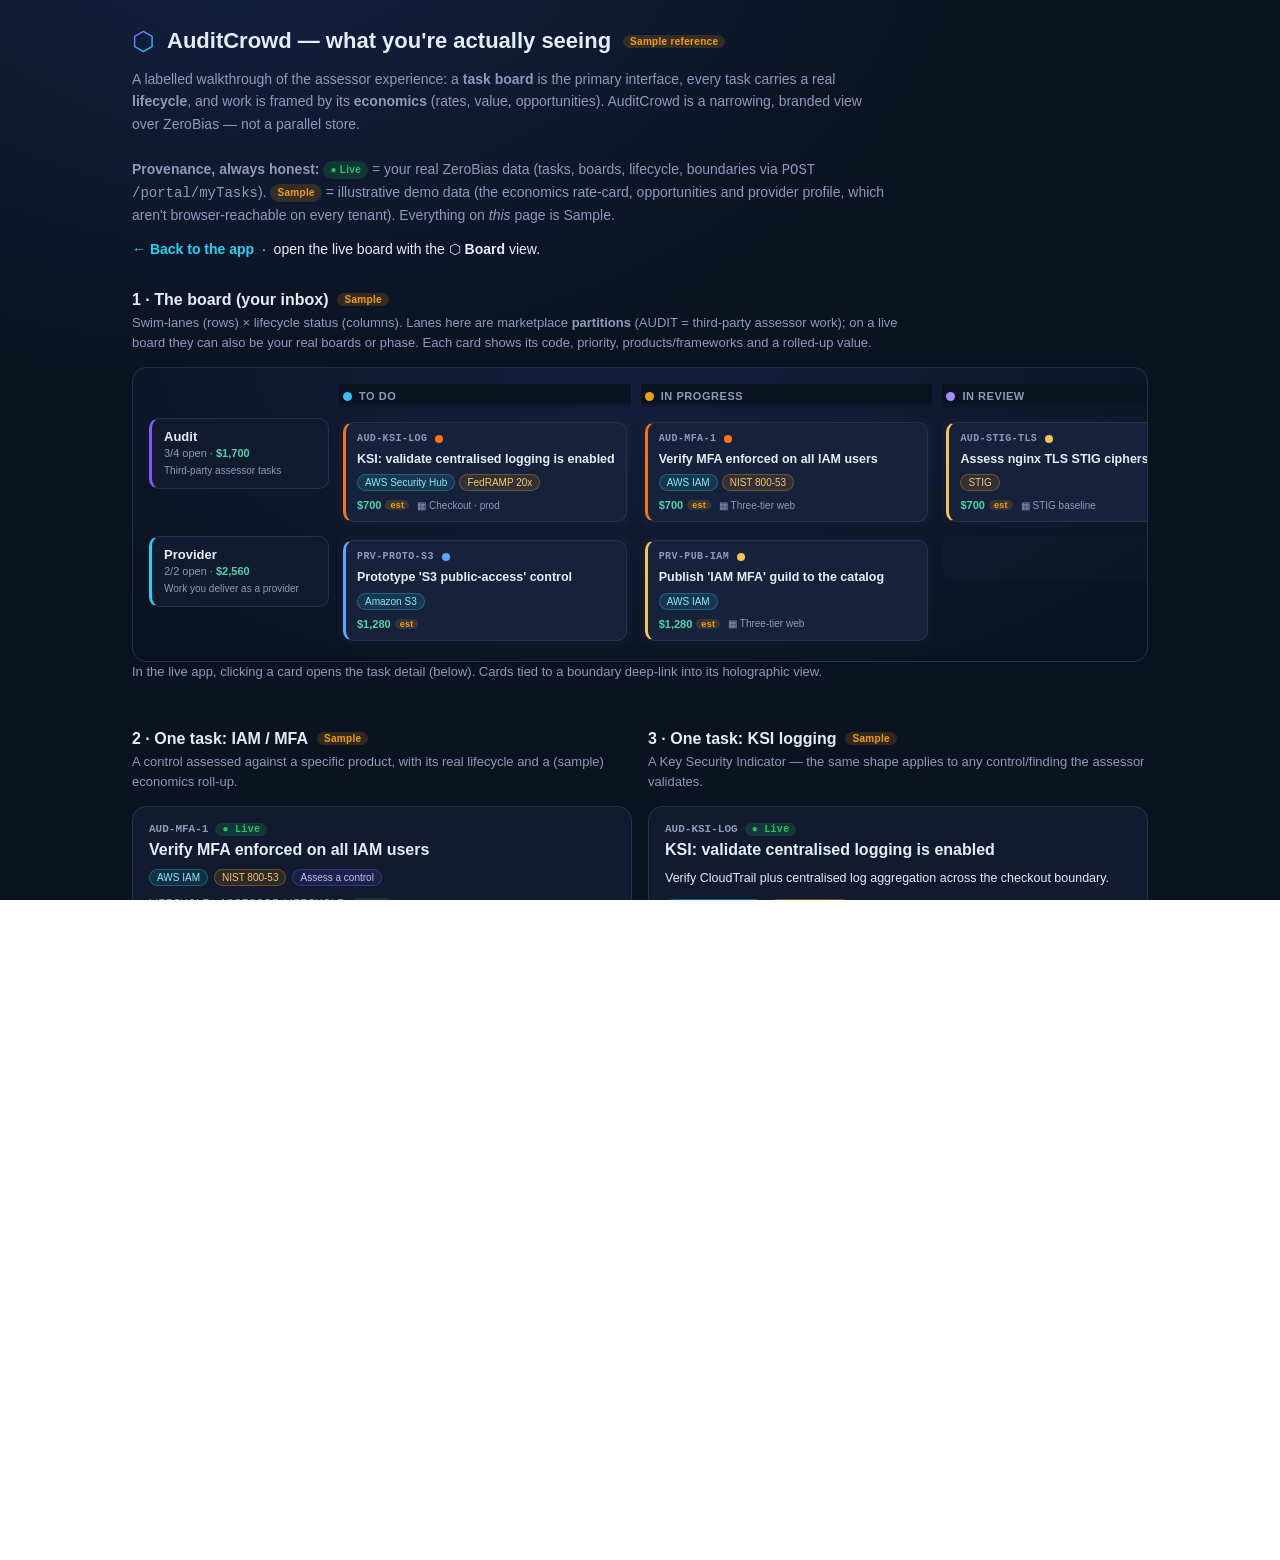
==== reference.html @ b7ba5d9b "AuditCrowd assessor board: live task board with swim lanes, lifecycle & economics Turn the flat Zero" ====
<!DOCTYPE html>
<html lang="en">
<head>
  <meta charset="UTF-8" />
  <meta name="viewport" content="width=device-width, initial-scale=1.0" />
  <title>AuditCrowd — what you're seeing (reference)</title>
  <link rel="stylesheet" href="styles.css" />
  <style>
    /* Page-only layout on top of the shared app stylesheet. Everything below is a
       STATIC, labelled reference — clearly Sample, never live data. */
    .ref-wrap { max-width: 1060px; margin: 0 auto; padding: 28px 22px 80px; }
    .ref-top { display: flex; align-items: center; gap: 12px; flex-wrap: wrap; margin-bottom: 6px; }
    .ref-top h1 { font-size: 22px; margin: 0; }
    .ref-lead { color: var(--muted); font-size: 14px; line-height: 1.6; max-width: 760px; }
    .ref-sec { margin-top: 34px; }
    .ref-sec > h2 { font-size: 16px; margin: 0 0 4px; display: flex; align-items: center; gap: 9px; }
    .ref-sec > p { color: var(--muted); font-size: 13px; line-height: 1.55; margin: 0 0 14px; max-width: 780px; }
    .ref-frame { border: 1px solid var(--border); border-radius: 14px; background: radial-gradient(900px 500px at 50% -10%, #161f3f 0%, #0b1322 75%); padding: 16px; overflow: auto; }
    .ref-frame .zb-board-grid { display: grid; gap: 10px; align-items: start; min-width: max-content; }
    .ref-note { font-size: 12px; color: var(--muted); margin-top: 10px; line-height: 1.5; }
    .ref-back { color: var(--zb-2); text-decoration: none; font-weight: 600; }
    .ref-back:hover { text-decoration: underline; }
    .ref-legend { display: flex; gap: 16px; flex-wrap: wrap; font-size: 12px; color: var(--muted); margin: 10px 0 0; }
    .ref-legend b { color: var(--text); }
    .ref-cols { display: grid; grid-template-columns: 1fr 1fr; gap: 16px; }
    @media (max-width: 760px) { .ref-cols { grid-template-columns: 1fr; } }
  </style>
</head>
<body class="theme-night">
  <div class="ref-wrap">
    <div class="ref-top">
      <span class="zb-hex" style="font-size:26px">⬡</span>
      <h1>AuditCrowd — what you're actually seeing</h1>
      <span class="zb-badge zb-badge-demo">Sample reference</span>
    </div>
    <p class="ref-lead">
      A labelled walkthrough of the assessor experience: a <b>task board</b> is the primary interface,
      every task carries a real <b>lifecycle</b>, and work is framed by its <b>economics</b> (rates, value,
      opportunities). AuditCrowd is a narrowing, branded view over ZeroBias — not a parallel store.
      <br /><br />
      <b>Provenance, always honest:</b>
      <span class="zb-badge zb-badge-live">● Live</span> = your real ZeroBias data (tasks, boards, lifecycle, boundaries via
      <code>POST /portal/myTasks</code>).
      <span class="zb-badge zb-badge-demo">Sample</span> = illustrative demo data (the economics rate-card, opportunities and
      provider profile, which aren't browser-reachable on every tenant). Everything on <em>this</em> page is Sample.
    </p>
    <p><a class="ref-back" href="index.html">← Back to the app</a> &nbsp;·&nbsp; open the live board with the <b>⬡ Board</b> view.</p>

    <!-- 1 · The board -->
    <section class="ref-sec">
      <h2>1 · The board (your inbox) <span class="zb-badge zb-badge-demo">Sample</span></h2>
      <p>Swim-lanes (rows) × lifecycle status (columns). Lanes here are marketplace <b>partitions</b>
        (AUDIT = third-party assessor work); on a live board they can also be your real boards or phase.
        Each card shows its code, priority, products/frameworks and a rolled-up value.</p>
      <div class="ref-frame">
        <div class="zb-board-grid" style="grid-template-columns: minmax(150px,180px) repeat(4, minmax(190px,1fr));">
          <div class="zb-bg-corner"></div>
          <div class="zb-bg-colhead"><span class="zb-bg-dot" style="background:#38bdf8"></span>To Do</div>
          <div class="zb-bg-colhead"><span class="zb-bg-dot" style="background:#f59e0b"></span>In Progress</div>
          <div class="zb-bg-colhead"><span class="zb-bg-dot" style="background:#a78bfa"></span>In Review</div>
          <div class="zb-bg-colhead"><span class="zb-bg-dot" style="background:#22c55e"></span>Done</div>

          <div class="zb-bg-lanehead" style="--lane:#7c5cff">
            <div class="zb-bg-lane-name">Audit</div>
            <div class="zb-bg-lane-meta">3/4 open · <span class="zb-econ-sm">$1,700</span></div>
            <div class="zb-bg-lane-desc muted">Third-party assessor tasks</div>
          </div>
          <div class="zb-bg-cell">
            <button class="zb-card pri-high">
              <span class="zb-card-top"><span class="zb-card-code">AUD-KSI-LOG</span><span class="zb-card-pri pri-high"></span></span>
              <span class="zb-card-name">KSI: validate centralised logging is enabled</span>
              <span class="zb-card-chips"><span class="zb-chip zb-chip-prod">AWS Security Hub</span><span class="zb-chip zb-chip-fw">FedRAMP 20x</span></span>
              <span class="zb-card-foot"><span class="zb-card-val">$700 <span class="zb-badge zb-badge-demo zb-badge-xs">est</span></span><span class="zb-card-bnd">▦ Checkout · prod</span></span>
            </button>
          </div>
          <div class="zb-bg-cell">
            <button class="zb-card pri-high">
              <span class="zb-card-top"><span class="zb-card-code">AUD-MFA-1</span><span class="zb-card-pri pri-high"></span></span>
              <span class="zb-card-name">Verify MFA enforced on all IAM users</span>
              <span class="zb-card-chips"><span class="zb-chip zb-chip-prod">AWS IAM</span><span class="zb-chip zb-chip-fw">NIST 800-53</span></span>
              <span class="zb-card-foot"><span class="zb-card-val">$700 <span class="zb-badge zb-badge-demo zb-badge-xs">est</span></span><span class="zb-card-bnd">▦ Three-tier web</span></span>
            </button>
          </div>
          <div class="zb-bg-cell">
            <button class="zb-card pri-medium">
              <span class="zb-card-top"><span class="zb-card-code">AUD-STIG-TLS</span><span class="zb-card-pri pri-medium"></span></span>
              <span class="zb-card-name">Assess nginx TLS STIG ciphers</span>
              <span class="zb-card-chips"><span class="zb-chip zb-chip-fw">STIG</span></span>
              <span class="zb-card-foot"><span class="zb-card-val">$700 <span class="zb-badge zb-badge-demo zb-badge-xs">est</span></span><span class="zb-card-bnd">▦ STIG baseline</span></span>
            </button>
          </div>
          <div class="zb-bg-cell">
            <button class="zb-card pri-medium">
              <span class="zb-card-top"><span class="zb-card-code">AUD-Q2-SIGN</span><span class="zb-card-pri pri-medium"></span></span>
              <span class="zb-card-name">Sign off Q2 attestation</span>
              <span class="zb-card-foot"><span class="zb-card-val">$300 <span class="zb-badge zb-badge-demo zb-badge-xs">est</span></span></span>
            </button>
          </div>

          <div class="zb-bg-lanehead" style="--lane:#22d3ee">
            <div class="zb-bg-lane-name">Provider</div>
            <div class="zb-bg-lane-meta">2/2 open · <span class="zb-econ-sm">$2,560</span></div>
            <div class="zb-bg-lane-desc muted">Work you deliver as a provider</div>
          </div>
          <div class="zb-bg-cell">
            <button class="zb-card pri-low">
              <span class="zb-card-top"><span class="zb-card-code">PRV-PROTO-S3</span><span class="zb-card-pri pri-low"></span></span>
              <span class="zb-card-name">Prototype 'S3 public-access' control</span>
              <span class="zb-card-chips"><span class="zb-chip zb-chip-prod">Amazon S3</span></span>
              <span class="zb-card-foot"><span class="zb-card-val">$1,280 <span class="zb-badge zb-badge-demo zb-badge-xs">est</span></span></span>
            </button>
          </div>
          <div class="zb-bg-cell">
            <button class="zb-card pri-medium">
              <span class="zb-card-top"><span class="zb-card-code">PRV-PUB-IAM</span><span class="zb-card-pri pri-medium"></span></span>
              <span class="zb-card-name">Publish 'IAM MFA' guild to the catalog</span>
              <span class="zb-card-chips"><span class="zb-chip zb-chip-prod">AWS IAM</span></span>
              <span class="zb-card-foot"><span class="zb-card-val">$1,280 <span class="zb-badge zb-badge-demo zb-badge-xs">est</span></span><span class="zb-card-bnd">▦ Three-tier web</span></span>
            </button>
          </div>
          <div class="zb-bg-cell"></div>
          <div class="zb-bg-cell"></div>
        </div>
      </div>
      <p class="ref-note">In the live app, clicking a card opens the task detail (below). Cards tied to a boundary deep-link into its holographic view.</p>
    </section>

    <div class="ref-cols">
      <!-- 2 · A single IAM/MFA task -->
      <section class="ref-sec">
        <h2>2 · One task: IAM / MFA <span class="zb-badge zb-badge-demo">Sample</span></h2>
        <p>A control assessed against a specific product, with its real lifecycle and a (sample) economics roll-up.</p>
        <div class="ref-frame" style="background:var(--bg-elev)">
          <div class="zb-drawer-code">AUD-MFA-1 <span class="zb-badge zb-badge-live">● Live</span></div>
          <h3 class="zb-drawer-title" style="margin:4px 0 8px">Verify MFA enforced on all IAM users</h3>
          <div class="zb-drawer-meta" style="margin-bottom:12px">
            <span class="zb-chip zb-chip-prod">AWS IAM</span>
            <span class="zb-chip zb-chip-fw">NIST 800-53</span>
            <span class="zb-chip">Assess a control</span>
          </div>
          <div class="zb-life-eyebrow">Lifecycle · Assessor Lifecycle <span class="zb-badge zb-badge-live zb-badge-xs">● Live</span></div>
          <div class="zb-life-track">
            <div class="zb-life-node is-past" style="--c:#38bdf8"><span class="zb-life-dot"></span><span class="zb-life-label">To Do</span></div>
            <span class="zb-life-edge"></span>
            <div class="zb-life-node is-current" style="--c:#f59e0b"><span class="zb-life-dot"></span><span class="zb-life-label">In Progress</span></div>
            <span class="zb-life-edge"></span>
            <div class="zb-life-node is-future" style="--c:#a78bfa"><span class="zb-life-dot"></span><span class="zb-life-label">In Review</span></div>
            <span class="zb-life-edge"></span>
            <div class="zb-life-node is-future" style="--c:#22c55e"><span class="zb-life-dot"></span><span class="zb-life-label">Done</span></div>
          </div>
          <div class="zb-life-next" style="margin-top:11px">
            <span class="muted small">Valid next moves (from workflow data):</span>
            <span class="zb-life-trans">Submit for review → In Review <span class="zb-life-approval">⚑</span></span>
          </div>
          <div class="zb-drawer-econ" style="margin-top:14px">
            <div class="zb-life-eyebrow">Economics <span class="zb-badge zb-badge-demo zb-badge-xs">Sample estimate</span></div>
            <div class="zb-econ-grid">
              <span>Estimated effort</span><b>4 h</b>
              <span>Rate</span><b>$175/h</b>
              <span>Rolled-up value</span><b>$700</b>
            </div>
          </div>
        </div>
      </section>

      <!-- 3 · KSI logging task -->
      <section class="ref-sec">
        <h2>3 · One task: KSI logging <span class="zb-badge zb-badge-demo">Sample</span></h2>
        <p>A Key Security Indicator — the same shape applies to any control/finding the assessor validates.</p>
        <div class="ref-frame" style="background:var(--bg-elev)">
          <div class="zb-drawer-code">AUD-KSI-LOG <span class="zb-badge zb-badge-live">● Live</span></div>
          <h3 class="zb-drawer-title" style="margin:4px 0 8px">KSI: validate centralised logging is enabled</h3>
          <p class="zb-drawer-desc" style="margin-bottom:12px">Verify CloudTrail plus centralised log aggregation across the checkout boundary.</p>
          <div class="zb-drawer-meta" style="margin-bottom:12px">
            <span class="zb-chip zb-chip-prod">AWS Security Hub</span>
            <span class="zb-chip zb-chip-fw">FedRAMP 20x</span>
          </div>
          <div class="zb-life-eyebrow">Lifecycle · Assessor Lifecycle <span class="zb-badge zb-badge-live zb-badge-xs">● Live</span></div>
          <div class="zb-life-track">
            <div class="zb-life-node is-current" style="--c:#38bdf8"><span class="zb-life-dot"></span><span class="zb-life-label">To Do</span></div>
            <span class="zb-life-edge"></span>
            <div class="zb-life-node is-future" style="--c:#f59e0b"><span class="zb-life-dot"></span><span class="zb-life-label">In Progress</span></div>
            <span class="zb-life-edge"></span>
            <div class="zb-life-node is-future" style="--c:#a78bfa"><span class="zb-life-dot"></span><span class="zb-life-label">In Review</span></div>
            <span class="zb-life-edge"></span>
            <div class="zb-life-node is-future" style="--c:#22c55e"><span class="zb-life-dot"></span><span class="zb-life-label">Done</span></div>
          </div>
          <div class="zb-drawer-bnd" style="margin-top:14px">
            <div class="zb-life-eyebrow">Validates against</div>
            <div class="zb-bnd-name">▦ Acme · Checkout · prod</div>
            <span class="muted small">Deep-links into the boundary's holographic view.</span>
          </div>
        </div>
      </section>
    </div>

    <!-- 4 · The dev lifecycle -->
    <section class="ref-sec">
      <h2>4 · The dev lifecycle (prototype → publish) <span class="zb-badge zb-badge-demo">Sample</span></h2>
      <p>Publishing a guild/integration is itself a workflow, rendered from <code>SmeMartWorkflow</code> data — not hard-coded.
        The live app draws this graph from the task's actual workflow definition and highlights where it sits.</p>
      <div class="ref-frame" style="background:var(--bg-elev)">
        <div class="zb-life-track" style="justify-content:flex-start">
          <div class="zb-life-node is-past" style="--c:#38bdf8"><span class="zb-life-dot"></span><span class="zb-life-label">Prototype</span></div>
          <span class="zb-life-edge"></span>
          <div class="zb-life-node is-past" style="--c:#22d3ee"><span class="zb-life-dot"></span><span class="zb-life-label">Test</span></div>
          <span class="zb-life-edge"></span>
          <div class="zb-life-node is-current" style="--c:#f59e0b"><span class="zb-life-dot"></span><span class="zb-life-label">Validate</span></div>
          <span class="zb-life-edge"></span>
          <div class="zb-life-node is-future" style="--c:#a78bfa"><span class="zb-life-dot"></span><span class="zb-life-label">In Review</span></div>
          <span class="zb-life-edge"></span>
          <div class="zb-life-node is-future" style="--c:#22c55e"><span class="zb-life-dot"></span><span class="zb-life-label">Published</span></div>
        </div>
        <p class="ref-note" style="margin-top:14px"><b>Submit for review</b> is the approval gate (a <code>Review</code> with a rating/status). Transitions, their approvals and escalations all come from the workflow definition.</p>
      </div>
      <p class="ref-legend">
        <span><b>Board scope:</b> ORG · BOUNDARY · PROJECT · USER</span>
        <span><b>Lanes (partition):</b> BUYER · PROVIDER · SHARED · ENGAGEMENT_SETUP · CLOSEOUT · AUDIT</span>
        <span><b>Budget:</b> FIXED · HOURLY · RETAINER · NEGOTIABLE</span>
      </p>
    </section>

    <p class="ref-note" style="margin-top:30px">
      This page is the onboarding scaffold for the day-one → headless transition. It is intentionally static and Sample-labelled.
      If a richer artifact-relations reference lands on this branch, link it here rather than duplicating it.
      <br /><a class="ref-back" href="index.html">← Back to the app</a>
    </p>
  </div>
</body>
</html>
---- styles.css ----
:root {
  --bg: #0b1220;
  --bg-elev: #111a2e;
  --bg-elev-2: #16223c;
  --border: #243250;
  --text: #e6ecf5;
  --muted: #8b9bbb;
  --accent: #ff9900;
  --accent-2: #58a6ff;
  --internet: #ff6f91;
  --public: #4dd4ac;
  --private: #58a6ff;
  --data: #c084fc;
  --warn: #f5c451;
  --danger: #ef4444;
  --shadow: 0 10px 30px rgba(0, 0, 0, 0.35);
  /* Holographic Assessment Principle palette */
  --status-pass:         #22c55e;
  --status-fail:         #ef4444;
  --status-partial-fail: #f97316;
  --status-pending:      #a3a3a3;
  --status-unknown:      #6b7280;
  --severity-critical:   #dc2626;
  --severity-high:       #ea580c;
  --severity-medium:     #ca8a04;
  --severity-low:        #2563eb;
  --severity-info:       #7c3aed;
  font-synthesis: none;
}

* { box-sizing: border-box; }

html, body {
  margin: 0;
  height: 100%;
  background: radial-gradient(1200px 800px at 20% -10%, #142243 0%, var(--bg) 60%);
  color: var(--text);
  font-family: -apple-system, BlinkMacSystemFont, "Segoe UI", Roboto, Inter, "Helvetica Neue", sans-serif;
  font-size: 14px;
  overflow: hidden;
}

.topbar {
  display: flex;
  align-items: center;
  justify-content: space-between;
  padding: 14px 20px;
  border-bottom: 1px solid var(--border);
  background: rgba(11, 18, 32, 0.7);
  backdrop-filter: blur(8px);
  position: sticky;
  top: 0;
  z-index: 10;
}

.brand {
  display: flex;
  align-items: center;
  gap: 12px;
}

.brand h1 {
  font-size: 16px;
  margin: 0;
  letter-spacing: 0.2px;
  font-weight: 600;
}

.brand-mark {
  width: 22px; height: 22px;
  border-radius: 6px;
  background: linear-gradient(135deg, var(--accent), #ff5f6d);
  box-shadow: 0 0 0 4px rgba(255, 153, 0, 0.12);
}

.controls {
  display: flex;
  gap: 8px;
  align-items: center;
  flex-wrap: wrap;
  row-gap: 8px;
  justify-content: flex-end;
}

.seg {
  display: inline-flex;
  border: 1px solid var(--border);
  border-radius: 8px;
  overflow: hidden;
  background: linear-gradient(180deg, #1a2848, #131e38);
}
.seg-btn {
  padding: 7px 14px;
  background: transparent;
  border: 0;
  color: var(--muted);
  cursor: pointer;
  font-size: 12px;
  font-weight: 700;
  letter-spacing: 0.05em;
  transition: background 0.15s ease, color 0.15s ease;
}
.seg-btn + .seg-btn { border-left: 1px solid var(--border); }
.seg-btn:hover { color: var(--text); }
.seg-btn.is-active {
  background: linear-gradient(180deg, var(--accent), #d97f00);
  color: #1a1300;
}

.btn {
  display: inline-flex;
  align-items: center;
  gap: 8px;
  padding: 8px 14px;
  border-radius: 8px;
  border: 1px solid var(--border);
  background: linear-gradient(180deg, #1a2848, #131e38);
  color: var(--text);
  cursor: pointer;
  font-size: 13px;
  user-select: none;
  transition: transform 0.05s ease, border-color 0.15s ease, background 0.15s ease;
}
.btn:hover { border-color: #3a4d7a; }
.btn:active { transform: translateY(1px); }
.btn.ghost { background: transparent; }
.btn.primary { background: linear-gradient(180deg, var(--accent), #d97f00); border-color: transparent; color: #1a1300; font-weight: 600; }
.btn.icon-only { padding: 8px 10px; }
.btn.icon-only svg { display: block; }

/* ============ Day theme override ============
   The default :root values above are the night theme. When body has
   .theme-day we override the same custom properties so every element
   styled against them flips to a light palette automatically.            */

body.theme-day {
  --bg: #9bcaee;
  --bg-elev: #c5dbf0;
  --bg-elev-2: #b1d2ec;
  --border: #6ea0cc;
  --text: #0d2540;
  --muted: #3e5d83;
  --accent: #ed7100;
  --accent-2: #1b6ad6;
  --shadow: 0 10px 30px rgba(20, 50, 100, 0.18);
}

body.theme-day {
  background: radial-gradient(1200px 800px at 20% -10%, #82bce0 0%, var(--bg) 60%);
}
body.theme-day .topbar {
  background: rgba(155, 202, 238, 0.85);
}
body.theme-day .stage {
  background:
    radial-gradient(800px 500px at 80% 100%, rgba(27, 106, 214, 0.12), transparent 60%),
    radial-gradient(900px 600px at 0% 0%, rgba(237, 113, 0, 0.08), transparent 60%);
}
body.theme-day .btn {
  background: linear-gradient(180deg, #d0e4f5, #a7cbeb);
  color: var(--text);
}
body.theme-day .btn.ghost { background: transparent; }
body.theme-day .seg {
  background: linear-gradient(180deg, #d0e4f5, #a7cbeb);
}
body.theme-day .seg-btn { color: var(--muted); }
body.theme-day .seg-btn.is-active { color: #1a1300; }
body.theme-day .panel {
  background: var(--bg-elev);
  box-shadow: 0 1px 0 rgba(0,0,0,0.04);
}
body.theme-day pre {
  background: #b3d2ec;
  color: #0d2540;
}
body.theme-day .legend,
body.theme-day .hint,
body.theme-day .hint-3d {
  background: rgba(197, 219, 240, 0.92);
  color: #0d2540;
}
body.theme-day .explainer {
  background: rgba(27, 106, 214, 0.12);
  border-color: rgba(27, 106, 214, 0.28);
  color: #0d2540;
}
body.theme-day .tooltip {
  background: rgba(197, 219, 240, 0.96);
  color: #0d2540;
  border-color: var(--border);
}

body.theme-day .vpc-bg { fill: rgba(237, 113, 0, 0.10); stroke: rgba(237, 113, 0, 0.7); }
body.theme-day .subnet.public  { fill: rgba(34, 197, 94, 0.12); }
body.theme-day .subnet.private { fill: rgba(27, 106, 214, 0.14); }
body.theme-day .subnet.data    { fill: rgba(168, 85, 247, 0.14); }
body.theme-day .node-bg { fill: #d6e7f6; stroke: var(--border); }
body.theme-day .node-label { fill: #0d2540; }
body.theme-day .node-sub { fill: var(--muted); }
body.theme-day .flow-label { fill: #3e5d83; stroke: var(--bg); }
body.theme-day .flow-path { stroke: rgba(20, 60, 120, 0.32); }

body.theme-day .tour-bar,
body.theme-day .prox-panel,
body.theme-day .explore-help {
  background: rgba(197, 219, 240, 0.94);
  color: #0d2540;
}
body.theme-day .tour-narration { color: #1c3656; }
body.theme-day .explore-help kbd {
  background: #c5dbf0;
  color: #0d2540;
  border-color: #6ea0cc;
}
body.theme-day .tour-btn {
  background: rgba(13, 37, 64, 0.05);
  color: #0d2540;
}
body.theme-day .tour-btn:hover {
  background: rgba(27, 106, 214, 0.18);
}
body.theme-day .voice-popover {
  background: rgba(13, 37, 64, 0.05);
}
body.theme-day .voice-popover-row select,
body.theme-day .voice-popover-row input[type="range"] {
  background: #d6e7f6;
  color: #0d2540;
}

.layout {
  display: grid;
  grid-template-columns: 1fr 380px;
  height: calc(100vh - 57px);
}

.stage {
  position: relative;
  overflow: hidden;
  background:
    radial-gradient(800px 500px at 80% 100%, rgba(88, 166, 255, 0.07), transparent 60%),
    radial-gradient(900px 600px at 0% 0%, rgba(255, 153, 0, 0.06), transparent 60%);
}

#diagram { width: 100%; height: 100%; display: block; cursor: grab; }
#diagram:active { cursor: grabbing; }

.stage-3d {
  position: absolute;
  inset: 0;
  width: 100%;
  height: 100%;
  display: block;
  background: radial-gradient(1200px 700px at 50% 0%, #16224a 0%, #07101f 70%);
}
.stage-3d canvas { display: block; width: 100%; height: 100%; }
.stage-3d[hidden] { display: none; }

/* ---- Geographic map view (MapLibre GL globe) ---- */
.stage-map {
  position: absolute;
  inset: 0;
  width: 100%;
  height: 100%;
}
.stage-map[hidden] { display: none; }
.map-canvas { position: absolute; inset: 0; width: 100%; height: 100%; }
.map-canvas .maplibregl-canvas { outline: none; }

.map-controls {
  position: absolute;
  top: 14px;
  left: 14px;
  z-index: 5;
  display: flex;
  gap: 8px;
  flex-wrap: wrap;
}
.map-controls .btn.is-active {
  border-color: var(--accent, #58a6ff);
  color: var(--accent, #58a6ff);
}

.map-legend {
  position: absolute;
  bottom: 16px;
  left: 14px;
  z-index: 5;
  display: flex;
  flex-direction: column;
  gap: 5px;
  padding: 10px 12px;
  font-size: 12px;
  color: #e8eef7;
  background: rgba(8, 12, 22, 0.72);
  border: 1px solid rgba(255, 255, 255, 0.12);
  border-radius: 10px;
  backdrop-filter: blur(6px);
}
.map-legend > div { display: flex; align-items: center; gap: 8px; }
.map-dot { width: 11px; height: 11px; border-radius: 50%; display: inline-block; }
.map-dot.map-aws { background: #ff9900; }
.map-dot.map-azure { background: #2f9bff; }
.map-line {
  width: 16px;
  height: 0;
  border-top: 2px dashed #5ad0ff;
  display: inline-block;
}
.map-glyph { display: inline-block; width: 12px; text-align: center; color: #9b8cff; }

.map-empty {
  position: absolute;
  top: 50%;
  left: 50%;
  transform: translate(-50%, -50%);
  z-index: 5;
  padding: 14px 18px;
  font-size: 14px;
  color: #cbd5e6;
  background: rgba(8, 12, 22, 0.82);
  border: 1px solid rgba(255, 255, 255, 0.12);
  border-radius: 10px;
  text-align: center;
}
.map-empty code {
  color: #ffb74d;
  background: rgba(255, 153, 0, 0.12);
  padding: 1px 5px;
  border-radius: 4px;
}

/* Zoom-to-drill hint */
.map-drill-hint {
  position: absolute;
  top: 14px;
  left: 50%;
  transform: translateX(-50%);
  z-index: 5;
  padding: 7px 14px;
  font-size: 12.5px;
  color: #cfe0f5;
  background: rgba(8, 12, 22, 0.7);
  border: 1px solid rgba(90, 208, 255, 0.3);
  border-radius: 999px;
  backdrop-filter: blur(6px);
  pointer-events: none;
  white-space: nowrap;
}

/* Warp overlay shown while falling into the holographic view */
.map-warp {
  position: absolute;
  inset: 0;
  z-index: 8;
  display: flex;
  align-items: center;
  justify-content: center;
  opacity: 0;
  pointer-events: none;
  background: radial-gradient(circle at 50% 50%, rgba(90, 208, 255, 0.22), rgba(7, 16, 31, 0.96) 70%);
  transition: opacity 0.85s ease;
}
.map-warp.is-on { opacity: 1; }
.map-warp-label {
  font-size: 15px;
  letter-spacing: 0.06em;
  text-transform: uppercase;
  color: #d8ecff;
  text-shadow: 0 0 14px rgba(90, 208, 255, 0.7);
  transform: scale(0.92);
  transition: transform 0.85s ease;
}
.map-warp.is-on .map-warp-label { transform: scale(1.06); }

/* MapLibre popup themed to match the app */
.maplibregl-popup.map-pop .maplibregl-popup-content {
  background: #0c1220;
  color: #e8eef7;
  border: 1px solid rgba(255, 255, 255, 0.14);
  border-radius: 10px;
  padding: 12px 14px;
  font-size: 13px;
  box-shadow: 0 12px 30px rgba(0, 0, 0, 0.5);
}
.maplibregl-popup.map-pop .maplibregl-popup-tip { border-top-color: #0c1220; border-bottom-color: #0c1220; }
.maplibregl-popup.map-pop .maplibregl-popup-close-button { color: #9aa4b2; font-size: 16px; }
.map-pop-head {
  display: flex;
  align-items: center;
  gap: 8px;
  font-weight: 700;
  font-size: 14px;
  padding-bottom: 8px;
  margin-bottom: 8px;
  border-bottom: 2px solid #ff9900;
}
.map-pop-dot { width: 10px; height: 10px; border-radius: 50%; }
.map-pop-row { display: flex; justify-content: space-between; gap: 16px; padding: 2px 0; }
.map-pop-row span { color: #9aa4b2; }

/* ---- 3D marker labels (shared by cubes + atoms) ---- */
.map-marker { display: flex; flex-direction: column; align-items: center; cursor: pointer; will-change: transform; }
.map-marker-label {
  margin-top: 7px;
  font-size: 11px;
  font-weight: 600;
  color: #eef4ff;
  text-shadow: 0 1px 4px #000, 0 0 2px #000;
  white-space: nowrap;
  display: flex;
  flex-direction: column;
  align-items: center;
  line-height: 1.25;
}
.map-marker-sub { font-size: 9px; font-weight: 500; color: #aeb9c9; letter-spacing: 0.02em; }
.map-marker:hover .map-marker-label { color: #fff; }
/* NB: don't put `filter` on the cube/atom — it flattens their 3D transforms. */

/* ---- Network cube (rotating, provider icon on each face) ---- */
.map-cube-wrap { perspective: 260px; }
.map-cube {
  position: relative;
  width: 38px;
  height: 38px;
  transform-style: preserve-3d;
  animation: cube-spin 7s linear infinite;
}
.map-cube .cf {
  position: absolute;
  width: 38px;
  height: 38px;
  display: flex;
  align-items: center;
  justify-content: center;
  background: color-mix(in srgb, var(--cube) 72%, transparent);
  border: 1px solid color-mix(in srgb, var(--cube) 90%, white 10%);
  box-shadow: inset 0 0 14px rgba(255, 255, 255, 0.28);
  backface-visibility: visible;
}
.map-cube .cf svg { width: 74%; height: 74%; opacity: 0.95; }
.map-cube .cf-front  { transform: translateZ(19px); }
.map-cube .cf-back   { transform: rotateY(180deg) translateZ(19px); }
.map-cube .cf-right  { transform: rotateY(90deg) translateZ(19px); }
.map-cube .cf-left   { transform: rotateY(-90deg) translateZ(19px); }
.map-cube .cf-top    { transform: rotateX(90deg) translateZ(19px); background: color-mix(in srgb, var(--cube) 88%, white 12%); }
.map-cube .cf-bottom { transform: rotateX(-90deg) translateZ(19px); }
@keyframes cube-spin {
  from { transform: rotateX(-24deg) rotateY(0deg); }
  to   { transform: rotateX(-24deg) rotateY(360deg); }
}

/* ---- Boundary atom: real 3D ball nucleus + tumbling orbit cage ---- */
.map-atom-wrap { perspective: 240px; }
.map-atom { position: relative; width: 60px; height: 60px; transform-style: preserve-3d; }

/* Nucleus = a genuine 3D ball, built exactly like the network cubes: six
   faces pushed out in Z and spun. Round faces (border-radius:50%) make the
   solid read as a glowing sphere rather than a box. */
.map-atom .nucleus {
  position: absolute;
  left: 50%;
  top: 50%;
  width: 24px;
  height: 24px;
  margin: -12px 0 0 -12px;
  transform-style: preserve-3d;
  animation: nuc-spin 7s linear infinite;
}
.map-atom .nf {
  position: absolute;
  inset: 0;
  border-radius: 50%;
  background: radial-gradient(circle at 34% 30%, #ffffff 0%, var(--atom) 52%, color-mix(in srgb, var(--atom) 30%, #000) 100%);
  box-shadow: 0 0 13px var(--atom);
}
.map-atom .nf:nth-child(1) { transform: translateZ(8px); }
.map-atom .nf:nth-child(2) { transform: rotateY(180deg) translateZ(8px); }
.map-atom .nf:nth-child(3) { transform: rotateY(90deg) translateZ(8px); }
.map-atom .nf:nth-child(4) { transform: rotateY(-90deg) translateZ(8px); }
.map-atom .nf:nth-child(5) { transform: rotateX(90deg) translateZ(8px); }
.map-atom .nf:nth-child(6) { transform: rotateX(-90deg) translateZ(8px); }
@keyframes nuc-spin {
  from { transform: rotateX(-20deg) rotateY(0deg); }
  to   { transform: rotateX(-20deg) rotateY(360deg); }
}

/* Orbit cage: three mutually-perpendicular great circles (a sphere cage) that
   tumble about a tilted axis, so it never collapses to a flat sprite. */
.map-atom .atom-cage { position: absolute; inset: 0; transform-style: preserve-3d; animation: atom-tumble 16s linear infinite; }
.map-atom .orbit { position: absolute; inset: 0; transform-style: preserve-3d; }
.map-atom .orbit.o1 { transform: rotateX(0deg); }
.map-atom .orbit.o2 { transform: rotateX(90deg); }
.map-atom .orbit.o3 { transform: rotateY(90deg); }
.map-atom .ring {
  position: absolute;
  inset: 0;
  border: 2px solid color-mix(in srgb, var(--atom) 62%, transparent);
  border-radius: 50%;
  box-shadow: 0 0 7px color-mix(in srgb, var(--atom) 38%, transparent);
}
.map-atom .orb-spin { position: absolute; inset: 0; transform-style: preserve-3d; }
.map-atom .orb-spin.s1 { animation: orb-spin 2.0s linear infinite; }
.map-atom .orb-spin.s2 { animation: orb-spin 2.7s linear infinite reverse; }
.map-atom .orb-spin.s3 { animation: orb-spin 3.3s linear infinite; }
.map-atom .electron {
  position: absolute;
  top: -4px;
  left: calc(50% - 4px);
  width: 8px;
  height: 8px;
  border-radius: 50%;
  background: radial-gradient(circle at 35% 30%, #fff, #d6e6ff 72%);
  box-shadow: 0 0 8px #fff, 0 0 14px var(--atom);
}
@keyframes atom-tumble {
  from { transform: rotate3d(1, 1.6, 0.2, 0deg); }
  to   { transform: rotate3d(1, 1.6, 0.2, 360deg); }
}
@keyframes orb-spin { from { transform: rotateZ(0deg); } to { transform: rotateZ(360deg); } }
@media (prefers-reduced-motion: reduce) {
  .map-cube, .nucleus, .atom-cage, .orb-spin { animation: none !important; }
}

.hint-3d {
  background: rgba(7, 16, 31, 0.78);
  color: #b9c8e2;
}
.hint-3d strong { color: #fff; }
body.mode-3d .legend { display: none; }
body.mode-3d .hint { display: none; }

/* Explore mode (first-person walk) */
body:not(.mode-3d) .mode-3d-only { display: none; }

.explore-hud {
  position: absolute;
  inset: 0;
  pointer-events: none;
}
.explore-hud[hidden] { display: none; }

.explore-help {
  position: absolute;
  top: 16px;
  left: 50%;
  transform: translateX(-50%);
  padding: 8px 14px;
  border-radius: 999px;
  background: rgba(7, 16, 31, 0.78);
  border: 1px solid var(--border);
  color: #cbd6e8;
  font-size: 12px;
  letter-spacing: 0.02em;
  display: flex;
  align-items: center;
  gap: 6px;
  white-space: nowrap;
}
.explore-help kbd {
  display: inline-block;
  padding: 1px 6px;
  border: 1px solid #3b4d75;
  border-bottom-width: 2px;
  border-radius: 4px;
  background: #19243f;
  color: #fff;
  font-family: ui-monospace, monospace;
  font-size: 11px;
  line-height: 1.4;
  margin-right: 1px;
}

.explore-crosshair {
  position: absolute;
  left: 50%;
  top: 50%;
  transform: translate(-50%, -54%);
  width: 18px;
  height: 18px;
  color: rgba(255, 255, 255, 0.6);
  font-family: ui-monospace, monospace;
  font-size: 22px;
  font-weight: 300;
  text-align: center;
  line-height: 18px;
  pointer-events: none;
  text-shadow: 0 0 6px rgba(0, 0, 0, 0.7);
}

.prox-panel {
  position: absolute;
  left: 50%;
  bottom: 32px;
  transform: translate(-50%, 30px);
  min-width: 320px;
  max-width: min(560px, calc(100vw - 80px));
  padding: 14px 18px 16px;
  background: rgba(7, 16, 31, 0.92);
  border: 1px solid var(--border);
  border-radius: 14px;
  box-shadow: var(--shadow);
  backdrop-filter: blur(10px);
  opacity: 0;
  transition: opacity 0.25s ease, transform 0.25s ease;
  pointer-events: none;
}
.prox-panel.show {
  opacity: 1;
  transform: translate(-50%, 0);
}
.prox-eyebrow {
  font-size: 10.5px;
  letter-spacing: 0.18em;
  text-transform: uppercase;
  color: var(--accent);
  margin-bottom: 6px;
  font-weight: 700;
}
.prox-title {
  margin: 0 0 6px;
  font-size: 17px;
  font-weight: 700;
  color: #fff;
}
.prox-summary {
  margin: 0;
  font-size: 13px;
  color: #d6e1f3;
  line-height: 1.5;
}

body.exploring .topbar { opacity: 0.4; transition: opacity 0.2s ease; }
body.exploring .topbar:hover { opacity: 1; }
body.exploring .sidebar { opacity: 0.55; transition: opacity 0.2s ease; }
body.exploring .sidebar:hover { opacity: 1; }

/* ============ Attack simulation ============ */

.attack-modal {
  position: fixed;
  inset: 0;
  background: rgba(7, 12, 24, 0.78);
  display: flex;
  align-items: center;
  justify-content: center;
  z-index: 50;
  padding: 24px;
  backdrop-filter: blur(6px);
}
.attack-modal[hidden] { display: none; }

.attack-modal-card {
  width: min(680px, 100%);
  max-height: 92vh;
  overflow: auto;
  background: var(--bg-elev);
  border: 1px solid var(--border);
  border-radius: 16px;
  box-shadow: 0 24px 60px rgba(0, 0, 0, 0.45);
  padding: 18px 20px 20px;
}

.attack-modal-head {
  display: flex;
  align-items: center;
  justify-content: space-between;
  gap: 12px;
  margin-bottom: 4px;
}
.attack-modal-head h2 { margin: 0; font-size: 18px; font-weight: 700; }
.attack-modal-sub { margin: 4px 0 14px; font-size: 13px; line-height: 1.5; }

.attack-grid {
  display: grid;
  grid-template-columns: 1fr;
  gap: 10px;
}
@media (min-width: 700px) {
  .attack-grid { grid-template-columns: 1fr 1fr; }
}

.attack-card {
  text-align: left;
  display: grid;
  grid-template-columns: 36px 1fr;
  gap: 12px;
  align-items: start;
  padding: 14px 16px;
  background: var(--bg-elev-2);
  border: 1px solid var(--border);
  border-radius: 12px;
  cursor: pointer;
  font: inherit;
  color: inherit;
  transition: border-color 0.15s ease, transform 0.05s ease, background 0.15s ease;
}
.attack-card:hover { border-color: #ef4444; background: rgba(239, 68, 68, 0.08); }
.attack-card:active { transform: translateY(1px); }
.attack-card-icon {
  font-size: 22px;
  line-height: 1;
  width: 36px; height: 36px;
  display: flex; align-items: center; justify-content: center;
  background: rgba(239, 68, 68, 0.15);
  border: 1px solid rgba(239, 68, 68, 0.4);
  border-radius: 10px;
  color: #ef4444;
}
.attack-card h3 { margin: 0 0 4px; font-size: 14px; font-weight: 700; }
.attack-card p  { margin: 0; font-size: 12px; line-height: 1.5; color: var(--muted); }

/* Live HUD */
.attack-hud {
  position: fixed;
  left: 18px;
  bottom: 18px;
  width: min(380px, calc(100vw - 32px));
  background: rgba(13, 22, 40, 0.94);
  border: 1px solid rgba(239, 68, 68, 0.55);
  border-radius: 14px;
  box-shadow: var(--shadow);
  backdrop-filter: blur(10px);
  z-index: 25;
  overflow: hidden;
  font-size: 12px;
}
.attack-hud[hidden] { display: none; }
.attack-hud-head {
  display: grid;
  grid-template-columns: 36px 1fr auto;
  gap: 10px;
  align-items: center;
  padding: 10px 12px 8px;
  background: linear-gradient(180deg, rgba(239, 68, 68, 0.18), rgba(239, 68, 68, 0.05));
  border-bottom: 1px solid rgba(239, 68, 68, 0.35);
}
.attack-hud-icon {
  width: 30px; height: 30px;
  border-radius: 8px;
  background: rgba(239, 68, 68, 0.25);
  display: flex; align-items: center; justify-content: center;
  font-size: 16px;
}
.attack-hud-name { font-weight: 700; font-size: 13px; color: #fff; }
.attack-hud-phase {
  font-size: 10.5px;
  letter-spacing: 0.16em;
  text-transform: uppercase;
  color: #ffb1be;
  margin-top: 2px;
}
.attack-progress {
  height: 3px;
  background: rgba(239, 68, 68, 0.18);
  position: relative;
}
.attack-progress > span {
  position: absolute;
  inset: 0 100% 0 0;
  background: linear-gradient(90deg, #ef4444, #ffd966);
  transition: right 0.2s linear;
}
.attack-stats {
  display: grid;
  grid-template-columns: 1fr 1fr 1fr;
  gap: 0;
  border-bottom: 1px solid var(--border);
}
.attack-stats > span {
  padding: 8px 10px;
  display: flex;
  flex-direction: column;
  gap: 2px;
  border-right: 1px solid var(--border);
  align-items: center;
}
.attack-stats > span:last-child { border-right: 0; }
.attack-stats b { font-size: 16px; font-weight: 700; color: #fff; font-variant-numeric: tabular-nums; }
.attack-stats i { font-style: normal; color: var(--muted); font-size: 10.5px; letter-spacing: 0.08em; text-transform: uppercase; }

.attack-log {
  list-style: none;
  margin: 0;
  padding: 8px 12px 10px;
  max-height: 160px;
  overflow: auto;
}
.attack-log li {
  display: grid;
  grid-template-columns: 6px 1fr;
  gap: 8px;
  align-items: baseline;
  padding: 3px 0;
  font-size: 11.5px;
  color: var(--muted);
  line-height: 1.45;
  border-left: 3px solid transparent;
  padding-left: 8px;
}
.attack-log li::before {
  content: "";
  width: 6px; height: 6px;
  border-radius: 999px;
  background: var(--muted);
  align-self: center;
}
.attack-log li.sev-info    { color: #cdd9f0; }
.attack-log li.sev-info::before    { background: #93c5fd; }
.attack-log li.sev-ok      { color: #b6f0c5; }
.attack-log li.sev-ok::before      { background: #4ade80; }
.attack-log li.sev-warn    { color: #ffe1a8; }
.attack-log li.sev-warn::before    { background: #facc15; }
.attack-log li.sev-danger  { color: #ffc1c9; }
.attack-log li.sev-danger::before  { background: #ef4444; }

/* Summary panel */
.attack-summary-outcome {
  padding: 14px 16px;
  border-radius: 12px;
  margin-bottom: 12px;
  font-size: 14px;
  line-height: 1.5;
  border: 1px solid;
}
.attack-summary-outcome.status-ok     { background: rgba(34, 197, 94, 0.12); border-color: rgba(34, 197, 94, 0.5); color: #86efac; }
.attack-summary-outcome.status-warn   { background: rgba(250, 204, 21, 0.12); border-color: rgba(250, 204, 21, 0.5); color: #fde68a; }
.attack-summary-outcome.status-danger { background: rgba(239, 68, 68, 0.12); border-color: rgba(239, 68, 68, 0.5); color: #fda4af; }
body.theme-day .attack-summary-outcome.status-ok     { color: #14532d; }
body.theme-day .attack-summary-outcome.status-warn   { color: #713f12; }
body.theme-day .attack-summary-outcome.status-danger { color: #7f1d1d; }

.attack-summary-stats {
  display: grid;
  grid-template-columns: repeat(auto-fit, minmax(140px, 1fr));
  gap: 8px;
  margin-bottom: 14px;
}
.attack-summary-stats > div {
  background: var(--bg-elev-2);
  border: 1px solid var(--border);
  border-radius: 10px;
  padding: 10px 12px;
}
.attack-summary-stats .label {
  font-size: 10.5px;
  letter-spacing: 0.12em;
  text-transform: uppercase;
  color: var(--muted);
  margin-bottom: 4px;
}
.attack-summary-stats .value { font-size: 18px; font-weight: 700; }

.attack-summary-eyebrow { font-size: 11px; letter-spacing: 0.18em; text-transform: uppercase; margin: 8px 0; }

.attack-summary-log {
  list-style: none;
  margin: 0 0 14px;
  padding: 0;
  max-height: 240px;
  overflow: auto;
  border: 1px solid var(--border);
  border-radius: 10px;
}
.attack-summary-log li {
  display: grid;
  grid-template-columns: 60px 6px 1fr;
  gap: 10px;
  align-items: baseline;
  padding: 6px 12px;
  font-size: 12px;
  border-bottom: 1px solid var(--border);
  line-height: 1.5;
}
.attack-summary-log li:last-child { border-bottom: 0; }
.attack-summary-log li::before {
  content: "";
  width: 6px; height: 6px;
  border-radius: 999px;
  background: var(--muted);
  align-self: center;
}
.attack-summary-log li.sev-info::before    { background: #93c5fd; }
.attack-summary-log li.sev-ok::before      { background: #4ade80; }
.attack-summary-log li.sev-warn::before    { background: #facc15; }
.attack-summary-log li.sev-danger::before  { background: #ef4444; }
.attack-summary-log .t {
  color: var(--muted);
  font-variant-numeric: tabular-nums;
}

.attack-summary-actions {
  display: flex;
  gap: 8px;
  justify-content: flex-end;
}

.legend {
  position: absolute;
  bottom: 14px;
  left: 14px;
  display: flex;
  gap: 14px;
  align-items: center;
  padding: 10px 14px;
  background: rgba(17, 26, 46, 0.78);
  border: 1px solid var(--border);
  border-radius: 10px;
  font-size: 12px;
  color: var(--muted);
  backdrop-filter: blur(6px);
}
.legend .dot {
  display: inline-block;
  width: 10px; height: 10px;
  border-radius: 999px;
  margin-right: 6px;
  vertical-align: middle;
}
.legend .dot.internet { background: var(--internet); }
.legend .dot.public   { background: var(--public); }
.legend .dot.private  { background: var(--private); }
.legend .dot.db       { background: var(--data); }
.legend .line {
  display: inline-block;
  width: 30px; height: 2px;
  margin-right: 6px;
  vertical-align: middle;
  background: linear-gradient(90deg, transparent, var(--accent-2), transparent);
  background-size: 200% 100%;
  animation: legend-flow 1.6s linear infinite;
}
@keyframes legend-flow {
  from { background-position: 200% 0; }
  to   { background-position: 0% 0; }
}

.hint {
  position: absolute;
  top: 16px;
  left: 50%;
  transform: translateX(-50%);
  padding: 8px 14px;
  border-radius: 999px;
  border: 1px solid var(--border);
  background: rgba(17, 26, 46, 0.78);
  color: var(--muted);
  font-size: 12px;
  pointer-events: none;
  transition: opacity 0.4s ease;
}
.hint.fade { opacity: 0; }

.sidebar {
  border-left: 1px solid var(--border);
  background: var(--bg-elev);
  overflow-y: auto;
  padding: 16px;
}

.panel {
  background: var(--bg-elev-2);
  border: 1px solid var(--border);
  border-radius: 12px;
  padding: 14px 16px;
  margin-bottom: 14px;
}
.panel h2 { margin: 4px 0 6px; font-size: 18px; }
.panel h3 { margin: 4px 0 6px; font-size: 15px; }
.panel-eyebrow {
  font-size: 11px;
  letter-spacing: 0.16em;
  text-transform: uppercase;
  color: var(--muted);
}
.muted { color: var(--muted); }

#detail-props {
  margin: 10px 0 0;
  display: grid;
  grid-template-columns: 110px 1fr;
  row-gap: 6px;
  column-gap: 10px;
  font-size: 13px;
}
#detail-props dt { color: var(--muted); }
#detail-props dd { margin: 0; word-break: break-word; }

.explainer {
  margin-top: 12px;
  padding: 12px;
  border-radius: 10px;
  background: rgba(88, 166, 255, 0.07);
  border: 1px solid rgba(88, 166, 255, 0.18);
  font-size: 13px;
  line-height: 1.55;
  color: #d5e3fb;
}
.explainer strong { color: #fff; }

.explainer ul { padding-left: 18px; margin: 8px 0 0; }
.explainer li { margin-bottom: 4px; }

/* ============ Security system state (timestamp slider) ============ */

.boundary-title {
  margin: 4px 0 6px;
  font-size: 15px;
}
.boundary-title time {
  color: var(--accent-2);
  font-variant-numeric: tabular-nums;
}
.boundary-sub {
  font-size: 12.5px;
  line-height: 1.45;
  margin: 0 0 12px;
}

.boundary-slider-wrap {
  position: relative;
  margin: 4px 0 6px;
  height: 42px;
}
.boundary-ticks {
  position: absolute;
  top: 0;
  left: 6px;
  right: 6px;
  height: 14px;
  pointer-events: none;
  z-index: 2;
}
.boundary-ticks .tick {
  position: absolute;
  top: 1px;
  width: 10px;
  height: 10px;
  margin-left: -5px;
  border-radius: 999px;
  background: var(--bg-elev-2);
  border: 2px solid var(--muted);
  box-sizing: border-box;
  opacity: 0.9;
  pointer-events: auto;
  cursor: pointer;
}
.boundary-ticks .tick.status-broken { border-color: #ef4444; background: #ef4444; }
.boundary-ticks .tick.status-fixed  { border-color: #22c55e; background: #22c55e; }
.boundary-ticks .tick.status-ok     { border-color: #4ade80; }
.boundary-ticks .tick.is-active     { box-shadow: 0 0 0 4px rgba(88, 166, 255, 0.22); opacity: 1; }

#boundary-slider {
  position: absolute;
  left: 0;
  right: 0;
  bottom: 0;
  z-index: 1;
  width: 100%;
  -webkit-appearance: none;
  appearance: none;
  background: transparent;
  margin: 0;
  padding: 0;
  cursor: pointer;
  height: 30px;
}
#boundary-slider:focus { outline: none; }
#boundary-slider::-webkit-slider-runnable-track {
  height: 4px;
  border-radius: 999px;
  background: linear-gradient(90deg, var(--border), var(--accent-2) var(--boundary-fill, 0%), var(--border) var(--boundary-fill, 0%));
}
#boundary-slider::-moz-range-track {
  height: 4px;
  border-radius: 999px;
  background: var(--border);
}
#boundary-slider::-moz-range-progress {
  height: 4px;
  border-radius: 999px;
  background: var(--accent-2);
}
#boundary-slider::-webkit-slider-thumb {
  -webkit-appearance: none;
  appearance: none;
  width: 18px;
  height: 18px;
  border-radius: 999px;
  background: #fff;
  border: 3px solid var(--accent-2);
  margin-top: -7px;
  box-shadow: 0 2px 6px rgba(0, 0, 0, 0.35);
  cursor: grab;
}
#boundary-slider:active::-webkit-slider-thumb { cursor: grabbing; }
#boundary-slider::-moz-range-thumb {
  width: 14px;
  height: 14px;
  border-radius: 999px;
  background: #fff;
  border: 3px solid var(--accent-2);
  box-shadow: 0 2px 6px rgba(0, 0, 0, 0.35);
  cursor: grab;
}

.boundary-ends {
  display: flex;
  justify-content: space-between;
  font-size: 11px;
  color: var(--muted);
  font-variant-numeric: tabular-nums;
  margin: 0 4px 10px;
}

.boundary-toggle {
  font-size: 12.5px;
  margin: 4px 0 10px;
}
.boundary-toggle .switch {
  display: inline-flex;
  align-items: center;
  gap: 8px;
  cursor: pointer;
  user-select: none;
}
.boundary-toggle input[type="checkbox"] {
  appearance: none;
  -webkit-appearance: none;
  width: 32px;
  height: 18px;
  border-radius: 999px;
  background: var(--border);
  position: relative;
  cursor: pointer;
  transition: background 0.18s ease;
  flex: none;
}
.boundary-toggle input[type="checkbox"]::after {
  content: "";
  position: absolute;
  top: 2px;
  left: 2px;
  width: 14px;
  height: 14px;
  border-radius: 999px;
  background: #fff;
  transition: transform 0.18s ease;
}
.boundary-toggle input[type="checkbox"]:checked { background: var(--accent-2); }
.boundary-toggle input[type="checkbox"]:checked::after { transform: translateX(14px); }

.boundary-diff {
  margin-top: 4px;
  font-size: 12.5px;
}
.boundary-diff .diff-section {
  margin-top: 8px;
}
.boundary-diff .diff-eyebrow {
  font-size: 10.5px;
  letter-spacing: 0.14em;
  text-transform: uppercase;
  font-weight: 700;
  margin-bottom: 6px;
  display: flex;
  align-items: center;
  gap: 6px;
}
.boundary-diff .diff-eyebrow.added   { color: #22c55e; }
.boundary-diff .diff-eyebrow.removed { color: #ef4444; }
.boundary-diff .diff-eyebrow .count {
  color: var(--muted);
  font-weight: 600;
}
.boundary-diff .diff-pills {
  display: flex;
  flex-wrap: wrap;
  gap: 5px;
}
.boundary-diff .pill {
  display: inline-flex;
  align-items: center;
  gap: 5px;
  padding: 3px 8px;
  font-size: 11.5px;
  border-radius: 999px;
  border: 1px solid;
  font-weight: 500;
  line-height: 1.4;
}
.boundary-diff .pill.added {
  color: #86efac;
  background: rgba(34, 197, 94, 0.12);
  border-color: rgba(34, 197, 94, 0.45);
}
.boundary-diff .pill.removed {
  color: #fda4af;
  background: rgba(239, 68, 68, 0.12);
  border-color: rgba(239, 68, 68, 0.45);
  text-decoration: line-through;
  text-decoration-thickness: 1px;
}
body.theme-day .boundary-diff .pill.added {
  color: #14532d;
  background: rgba(34, 197, 94, 0.18);
}
body.theme-day .boundary-diff .pill.removed {
  color: #7f1d1d;
  background: rgba(239, 68, 68, 0.14);
}
.boundary-diff .pill .pill-type {
  font-size: 9.5px;
  letter-spacing: 0.06em;
  text-transform: uppercase;
  opacity: 0.75;
}
.boundary-diff .diff-empty {
  font-style: italic;
  color: var(--muted);
  font-size: 12px;
  margin-top: 8px;
}

/* ============ Persistent baseline-diff highlights (2D) ============
   Marks elements that are *currently* in the network but were not in the
   first recorded state (green ring) and draws persistent red ghost
   markers where elements present in the baseline are missing today. */

.node-group.boundary-added > .node,
.node-group.boundary-added > rect {
  stroke: #22c55e !important;
  stroke-width: 2.4 !important;
  filter: drop-shadow(0 0 8px rgba(34, 197, 94, 0.55));
}
.subnet-group.boundary-added > .subnet {
  stroke: #22c55e !important;
  stroke-width: 2.2 !important;
  stroke-dasharray: 4 3;
}
.vpc-group.boundary-added > .vpc-bg {
  stroke: #22c55e !important;
  stroke-width: 2 !important;
  stroke-dasharray: 6 4;
}
.flow-group.boundary-added .flow-path {
  stroke: #22c55e;
}
.flow-group.boundary-added .flow-anim {
  stroke: #22c55e;
}

.boundary-ghost-layer { pointer-events: none; }
.boundary-ghost {
  opacity: 0.85;
}
.boundary-ghost > rect {
  fill: rgba(239, 68, 68, 0.10);
  stroke: #ef4444;
  stroke-width: 2;
  stroke-dasharray: 6 4;
  rx: 10; ry: 10;
}
.boundary-ghost .ghost-x {
  stroke: #ef4444;
  stroke-width: 2.5;
  stroke-linecap: round;
  opacity: 0.85;
}
.boundary-ghost > text {
  fill: #ef4444;
  font-size: 11px;
  font-weight: 700;
  letter-spacing: 0.02em;
  paint-order: stroke;
  stroke: var(--bg);
  stroke-width: 3;
  stroke-linejoin: round;
}

/* ============ Versions / changelog timeline ============ */

.timeline {
  position: relative;
  margin-top: 6px;
  padding-left: 18px;
}
.timeline::before {
  content: "";
  position: absolute;
  left: 6px;
  top: 6px;
  bottom: 6px;
  width: 2px;
  background: linear-gradient(180deg, transparent, var(--border), transparent);
}

.version-item {
  position: relative;
  padding: 8px 8px 10px;
  border-radius: 8px;
  cursor: pointer;
  user-select: none;
  margin-bottom: 4px;
  transition: background 0.15s ease;
}
.version-item:hover {
  background: rgba(255, 255, 255, 0.03);
}
.version-item.is-active {
  background: rgba(88, 166, 255, 0.08);
}
body.theme-day .version-item:hover { background: rgba(13, 37, 64, 0.06); }
body.theme-day .version-item.is-active { background: rgba(27, 106, 214, 0.12); }

.version-dot {
  position: absolute;
  left: -16px;
  top: 14px;
  width: 12px;
  height: 12px;
  border-radius: 999px;
  background: var(--bg-elev-2);
  border: 2px solid var(--muted);
  box-sizing: border-box;
  z-index: 1;
}
.version-item.is-active .version-dot {
  background: var(--accent-2);
  border-color: var(--accent-2);
  box-shadow: 0 0 0 4px rgba(88, 166, 255, 0.18);
}
.version-dot.status-ok      { border-color: #4ade80; }
.version-dot.status-broken  { border-color: #ef4444; background: #ef4444; }
.version-dot.status-fixed   { border-color: #22c55e; background: #22c55e; }

.version-header {
  display: grid;
  grid-template-columns: 1fr auto;
  gap: 8px;
  align-items: start;
}
.version-name {
  font-size: 13px;
  font-weight: 600;
  color: var(--text);
  line-height: 1.35;
}
.version-byline {
  font-size: 11.5px;
  color: var(--muted);
  margin-top: 2px;
  display: flex;
  align-items: center;
  gap: 6px;
  flex-wrap: wrap;
}
.version-byline .author { color: var(--text); opacity: 0.85; }

.version-status {
  font-size: 10px;
  letter-spacing: 0.12em;
  text-transform: uppercase;
  font-weight: 700;
  padding: 3px 7px;
  border-radius: 999px;
  white-space: nowrap;
}
.version-status.ok      { color: #15803d; background: rgba(74, 222, 128, 0.18); }
.version-status.broken  { color: #fff;    background: #b91c1c; }
.version-status.fixed   { color: #fff;    background: #15803d; }
body.theme-day .version-status.ok { color: #14532d; background: rgba(34, 197, 94, 0.28); }

.version-note {
  margin-top: 8px;
  padding: 9px 11px;
  border-radius: 8px;
  font-size: 12px;
  line-height: 1.5;
  border: 1px solid;
}
.version-note.status-broken {
  background: rgba(239, 68, 68, 0.10);
  border-color: rgba(239, 68, 68, 0.45);
  color: #fda4af;
}
.version-note.status-fixed {
  background: rgba(34, 197, 94, 0.10);
  border-color: rgba(34, 197, 94, 0.45);
  color: #86efac;
}
.version-note.status-ok {
  background: rgba(255, 255, 255, 0.04);
  border-color: var(--border);
  color: var(--muted);
}
body.theme-day .version-note.status-broken {
  background: rgba(185, 28, 28, 0.10);
  border-color: rgba(185, 28, 28, 0.45);
  color: #7f1d1d;
}
body.theme-day .version-note.status-fixed {
  background: rgba(21, 128, 61, 0.12);
  border-color: rgba(21, 128, 61, 0.45);
  color: #14532d;
}
body.theme-day .version-note.status-ok {
  background: rgba(13, 37, 64, 0.05);
  color: var(--muted);
}
.version-note strong { color: inherit; }

/* ============ Version-diff animations ============
   When the user clicks a version in the timeline we mark the freshly-added
   elements with .v-added (pop-in + green halo) and draw red dashed "ghost"
   markers at the previous positions of removed elements. Both classes
   self-clean after the animation completes. */

@keyframes v-enter-fade {
  0%   { opacity: 0; }
  100% { opacity: 1; }
}
@keyframes v-added-glow {
  0%, 100% { filter: drop-shadow(0 0 0 transparent); }
  30%, 70% { filter: drop-shadow(0 0 14px rgba(74, 222, 128, 0.9)); }
}

.node-group.v-added,
.subnet-group.v-added,
.vpc-group.v-added {
  animation: v-enter-fade 0.55s ease-out, v-added-glow 2.4s ease-in-out 0.4s 1;
}
.subnet-group.v-added > .subnet {
  stroke: #4ade80 !important;
  stroke-width: 2.4 !important;
  transition: stroke 0.4s ease;
}
.vpc-group.v-added > .vpc-bg {
  stroke: #4ade80 !important;
  stroke-width: 2.2 !important;
}
.flow-group.v-added .flow-path {
  stroke: #4ade80;
  stroke-width: 3;
  animation: v-added-glow 2.4s ease-in-out 1;
}
.flow-group.v-added .flow-anim {
  stroke: #4ade80;
  stroke-width: 2.6;
}

/* Ghost markers for removed elements — red dashed outline with an X. */
.ghost-layer { pointer-events: none; }

@keyframes v-ghost {
  0%   { opacity: 0; }
  12%  { opacity: 1; }
  70%  { opacity: 1; }
  100% { opacity: 0; }
}
.ghost-removed {
  animation: v-ghost 2.6s ease-out forwards;
}
.ghost-removed > rect {
  fill: rgba(239, 68, 68, 0.16);
  stroke: #ef4444;
  stroke-width: 2;
  stroke-dasharray: 7 5;
  rx: 10; ry: 10;
}
.ghost-removed .ghost-x {
  stroke: #ef4444;
  stroke-width: 3;
  stroke-linecap: round;
  opacity: 0.85;
}
.ghost-removed > text {
  fill: #ef4444;
  font-size: 11px;
  font-weight: 700;
  letter-spacing: 0.02em;
  paint-order: stroke;
  stroke: var(--bg);
  stroke-width: 3;
  stroke-linejoin: round;
}
.ghost-flow-removed {
  stroke: #ef4444;
  stroke-width: 2.5;
  stroke-dasharray: 7 5;
  fill: none;
  filter: drop-shadow(0 0 6px rgba(239, 68, 68, 0.55));
  animation: v-ghost 2.6s ease-out forwards;
}

details summary {
  cursor: pointer;
  color: var(--accent-2);
  margin-bottom: 8px;
}
pre {
  margin: 0;
  padding: 10px;
  background: #0b1426;
  border-radius: 8px;
  font-size: 11.5px;
  overflow: auto;
  max-height: 240px;
  border: 1px solid var(--border);
  color: #c9d6ee;
}

/* SVG element styling */
.vpc-bg {
  fill: rgba(255, 153, 0, 0.04);
  stroke: rgba(255, 153, 0, 0.45);
  stroke-dasharray: 6 4;
  stroke-width: 1.5;
  rx: 18; ry: 18;
}
.vpc-label {
  fill: var(--accent);
  font-size: 12px;
  font-weight: 600;
  letter-spacing: 0.05em;
  text-transform: uppercase;
  pointer-events: none;
}

.subnet-label, .subnet-cidr, .node-label, .node-sub, .icon-glyph,
.internet-label, .flow-label {
  pointer-events: none;
}

.subnet {
  rx: 12; ry: 12;
  stroke-width: 1.5;
  transition: filter 0.2s ease, stroke 0.2s ease;
}
.subnet.public  { fill: rgba(77, 212, 172, 0.07); stroke: rgba(77, 212, 172, 0.55); }
.subnet.private { fill: rgba(88, 166, 255, 0.07); stroke: rgba(88, 166, 255, 0.55); }
.subnet.data    { fill: rgba(192, 132, 252, 0.07); stroke: rgba(192, 132, 252, 0.55); }
.subnet:hover, .subnet.is-hover { filter: drop-shadow(0 0 14px rgba(255,255,255,0.07)); stroke-width: 2; }

.subnet-label {
  font-size: 11px;
  font-weight: 600;
  letter-spacing: 0.04em;
  text-transform: uppercase;
}
.subnet-label.public  { fill: var(--public); }
.subnet-label.private { fill: var(--private); }
.subnet-label.data    { fill: var(--data); }

.subnet-cidr { fill: var(--muted); font-size: 10.5px; }

.node-group { cursor: pointer; transition: transform 0.25s ease; transform-box: fill-box; }
.node-bg {
  stroke: rgba(255,255,255,0.08);
  stroke-width: 1;
  rx: 12; ry: 12;
  transition: stroke 0.2s ease;
}
.node-accent { rx: 2; ry: 2; opacity: 0.95; }
.node-group:hover,
.node-group.is-hover { transform: translateY(-2px); }
.node-group:hover .node-bg,
.node-group.is-hover .node-bg {
  stroke: rgba(255,255,255,0.35);
}

.icon-ring {
  transform-box: fill-box;
  transform-origin: center;
  animation: spin 9s linear infinite;
}
.node-group:hover .icon-ring,
.node-group.is-hover .icon-ring,
.node-group.is-tour .icon-ring {
  animation-duration: 2.4s;
}
@keyframes spin {
  from { transform: rotate(0deg); }
  to   { transform: rotate(360deg); }
}

.icon-disc {
  transform-box: fill-box;
  transform-origin: center;
  animation: bob 3.4s ease-in-out infinite;
}
@keyframes bob {
  0%, 100% { transform: translateY(0) scale(1); }
  50%      { transform: translateY(-1px) scale(1.04); }
}

.node-label { fill: #f4f7fc; font-size: 12px; font-weight: 600; }
.node-sub { fill: var(--muted); font-size: 10.5px; letter-spacing: 0.06em; }

.icon-glyph { fill: #fff; font-size: 12px; font-weight: 800; text-anchor: middle; dominant-baseline: central; letter-spacing: 0.02em; }

.flow-path {
  fill: none;
  stroke: rgba(120, 160, 220, 0.35);
  stroke-width: 1.4;
  stroke-linecap: round;
}
.flow-path.is-hot { stroke: var(--accent); stroke-width: 2.4; }

.flow-anim {
  fill: none;
  stroke: var(--accent-2);
  stroke-width: 2;
  stroke-linecap: round;
  stroke-dasharray: 6 12;
  stroke-dashoffset: 0;
  animation: flow-dash 1.4s linear infinite;
  filter: drop-shadow(0 0 4px rgba(88, 166, 255, 0.55));
}
.flow-anim.internet { stroke: var(--internet); filter: drop-shadow(0 0 4px rgba(255, 111, 145, 0.6)); }
.flow-anim.egress   { stroke: var(--warn);     filter: drop-shadow(0 0 4px rgba(245, 196, 81, 0.5)); }
.flow-anim.is-hot   { stroke-width: 3; stroke-dasharray: 8 8; animation-duration: 0.7s; }

.is-tour-flow .flow-anim { stroke-width: 3; stroke-dasharray: 8 8; animation-duration: 0.7s; }
.is-tour-flow .flow-path { stroke: rgba(255, 200, 90, 0.85); stroke-width: 2.4; }

@keyframes flow-dash {
  to { stroke-dashoffset: -36; }
}

.flow-label {
  fill: var(--muted);
  font-size: 10.5px;
  paint-order: stroke;
  stroke: var(--bg);
  stroke-width: 3;
  stroke-linejoin: round;
}

.paused .flow-anim { animation-play-state: paused; }
.paused .legend .line { animation-play-state: paused; }

/* Internet cloud */
.internet-cloud {
  stroke: rgba(255, 255, 255, 0.18);
  stroke-width: 1;
  rx: 28; ry: 28;
}
.internet-gloss { pointer-events: none; }
.internet-label { fill: #fff; font-size: 13px; font-weight: 800; letter-spacing: 0.18em; text-transform: uppercase; }
.orbit { transform-box: fill-box; transform-origin: center; animation: spin 18s linear infinite; }
.orbit-dot { animation: orbit-pulse 1.6s ease-in-out infinite; transform-box: fill-box; }
@keyframes orbit-pulse {
  0%, 100% { opacity: 0.4; r: 2.5; }
  50%      { opacity: 1;   r: 4; }
}

/* Pulse ring on hover */
.pulse {
  fill: none;
  stroke: var(--accent);
  stroke-width: 1.5;
  opacity: 0;
  transform-box: fill-box;
  transform-origin: center;
}
.node-group.is-hover .pulse { animation: pulse 1.4s ease-out infinite; }
@keyframes pulse {
  0%   { opacity: 0.6; transform: scale(1); }
  100% { opacity: 0; transform: scale(1.6); }
}

/* Tooltip */
.tooltip {
  position: fixed;
  pointer-events: none;
  background: rgba(11, 18, 32, 0.95);
  border: 1px solid var(--border);
  color: var(--text);
  padding: 8px 10px;
  border-radius: 8px;
  font-size: 12px;
  max-width: 240px;
  box-shadow: var(--shadow);
  opacity: 0;
  transform: translate3d(0, 4px, 0);
  transition: opacity 0.12s ease, transform 0.12s ease;
  z-index: 30;
}
.tooltip.show { opacity: 1; transform: translate3d(0, 0, 0); }
.tooltip strong { color: var(--accent); display: block; margin-bottom: 2px; }

/* Tour dimming — applied to leaf paint elements so highlighted children
   inside a (non-highlighted) parent group are NOT compounded. */
.tour-active .vpc-bg,
.tour-active .vpc-label,
.tour-active .subnet,
.tour-active .subnet-label,
.tour-active .subnet-cidr,
.tour-active .subnet-gloss,
.tour-active .node-group,
.tour-active .flow-group,
.tour-active .internet-group {
  transition: opacity 0.4s ease;
  opacity: 0.22;
}

/* Highlighted element fully visible */
.tour-active .vpc-group.is-tour .vpc-bg,
.tour-active .vpc-group.is-tour .vpc-label,
.tour-active .subnet-group.is-tour .subnet,
.tour-active .subnet-group.is-tour .subnet-label,
.tour-active .subnet-group.is-tour .subnet-cidr,
.tour-active .subnet-group.is-tour .subnet-gloss,
.tour-active .node-group.is-tour,
.tour-active .internet-group.is-tour,
.tour-active .flow-group.is-tour-flow {
  opacity: 1;
}

.tour-active .node-group.is-tour {
  filter: drop-shadow(0 0 18px rgba(255, 200, 90, 0.5));
}

/* Ancestor (containing) subnet/VPC kept partially visible for context */
.tour-active .vpc-group.is-tour-context .vpc-bg,
.tour-active .vpc-group.is-tour-context .vpc-label,
.tour-active .subnet-group.is-tour-context .subnet,
.tour-active .subnet-group.is-tour-context .subnet-label,
.tour-active .subnet-group.is-tour-context .subnet-cidr,
.tour-active .subnet-group.is-tour-context .subnet-gloss {
  opacity: 0.65;
}

/* Element being toured pulses subtly */
.is-tour .pulse {
  animation: pulse 1.2s ease-out infinite !important;
  opacity: 1;
}

.spotlight {
  fill: rgba(7, 12, 24, 0);
  pointer-events: none;
}

/* Tour bar */
.tour-bar {
  position: fixed;
  left: 50%;
  bottom: 18px;
  transform: translateX(-50%) translateY(120%);
  display: flex;
  flex-direction: column;
  align-items: stretch;
  width: min(720px, calc(100vw - 32px));
  background: rgba(13, 22, 40, 0.92);
  border: 1px solid var(--border);
  border-radius: 14px;
  box-shadow: var(--shadow);
  backdrop-filter: blur(10px);
  z-index: 25;
  transition: transform 0.35s cubic-bezier(0.2, 0.8, 0.2, 1);
  overflow: hidden;
}
.tour-bar.open { transform: translateX(-50%) translateY(0); }

.tour-progress {
  height: 3px;
  background: rgba(255, 255, 255, 0.06);
  position: relative;
}
.tour-progress > span {
  position: absolute;
  inset: 0 100% 0 0;
  background: linear-gradient(90deg, var(--accent), var(--accent-2));
  transition: right 0.3s linear;
}
.tour-progress.advance > span {
  transition: right linear;
}

.tour-body {
  display: grid;
  grid-template-columns: 1fr auto;
  gap: 12px;
  padding: 14px 16px 12px;
  align-items: center;
}
.tour-text {
  display: flex;
  flex-direction: column;
  min-width: 0;
}
.tour-eyebrow {
  font-size: 10.5px;
  letter-spacing: 0.18em;
  text-transform: uppercase;
  color: var(--accent);
  margin-bottom: 4px;
  display: flex;
  align-items: center;
  gap: 8px;
}
.tour-eyebrow .step-count { color: var(--muted); }
.tour-title { font-size: 16px; font-weight: 700; margin: 0 0 4px; }
.tour-narration {
  font-size: 13px;
  color: #d6e1f3;
  line-height: 1.5;
  margin: 0;
  display: -webkit-box;
  -webkit-line-clamp: 3;
  -webkit-box-orient: vertical;
  overflow: hidden;
}
.tour-controls {
  display: flex;
  gap: 6px;
  align-items: center;
}
.tour-btn {
  width: 36px; height: 36px;
  border-radius: 999px;
  border: 1px solid var(--border);
  background: rgba(255,255,255,0.04);
  color: var(--text);
  cursor: pointer;
  display: inline-flex;
  align-items: center;
  justify-content: center;
  transition: background 0.15s ease, border-color 0.15s ease, transform 0.05s ease;
}
.tour-btn:hover { border-color: var(--accent-2); background: rgba(88, 166, 255, 0.12); }
.tour-btn:active { transform: scale(0.94); }
.tour-btn.primary {
  background: linear-gradient(180deg, var(--accent), #d97f00);
  border-color: transparent;
  color: #1a1300;
  width: 42px; height: 42px;
}
.tour-btn svg { width: 16px; height: 16px; fill: currentColor; }
.tour-btn.primary svg { width: 18px; height: 18px; }
.tour-btn[disabled] { opacity: 0.4; cursor: not-allowed; }
.tour-btn[aria-pressed="true"] {
  border-color: var(--accent-2);
  background: rgba(88, 166, 255, 0.18);
  color: #cfe3ff;
}
.tour-btn.speaking {
  box-shadow: 0 0 0 0 rgba(88, 166, 255, 0.5);
  animation: speak-pulse 1.4s ease-out infinite;
}
@keyframes speak-pulse {
  0%   { box-shadow: 0 0 0 0 rgba(88, 166, 255, 0.45); }
  100% { box-shadow: 0 0 0 10px rgba(88, 166, 255, 0); }
}

.voice-popover {
  border-top: 1px solid var(--border);
  padding: 12px 16px;
  display: grid;
  gap: 10px;
  background: rgba(0, 0, 0, 0.18);
}
.voice-popover[hidden] { display: none; }
.voice-popover-row {
  display: grid;
  grid-template-columns: 70px 1fr;
  gap: 10px;
  align-items: center;
  font-size: 12px;
  color: var(--muted);
}
.voice-popover-row label { font-weight: 600; }
.voice-popover-row select,
.voice-popover-row input[type="range"] {
  width: 100%;
  background: rgba(255,255,255,0.04);
  border: 1px solid var(--border);
  color: var(--text);
  border-radius: 6px;
  padding: 5px 8px;
  font-size: 12px;
}
.voice-popover-row input[type="range"] { padding: 0; height: 26px; accent-color: var(--accent); }

.tour-extra {
  padding: 0 16px 12px;
  font-size: 12px;
  color: var(--muted);
  display: flex;
  flex-wrap: wrap;
  gap: 12px;
}
.tour-extra strong { color: #fff; font-weight: 600; }

/* ============ Builder mode ============ */

.builder-drawer {
  position: absolute;
  top: 12px;
  left: 12px;
  bottom: 12px;
  width: 280px;
  border-radius: 14px;
  background: rgba(11, 18, 32, 0.92);
  border: 1px solid var(--border);
  box-shadow: var(--shadow);
  display: flex;
  flex-direction: column;
  padding: 14px 14px 10px;
  z-index: 4;
  backdrop-filter: blur(10px);
  animation: builder-in 0.22s ease-out;
}
@keyframes builder-in {
  from { opacity: 0; transform: translateX(-10px); }
  to   { opacity: 1; transform: translateX(0); }
}
.builder-drawer[hidden] { display: none; }
body.theme-day .builder-drawer { background: rgba(197, 219, 240, 0.95); }

.builder-head {
  display: flex;
  gap: 8px;
  align-items: flex-start;
  justify-content: space-between;
  margin-bottom: 6px;
}
.builder-title { margin: 4px 0 4px; font-size: 15px; }
.builder-sub {
  font-size: 12px;
  line-height: 1.45;
  margin: 0 0 4px;
}
.builder-actions {
  display: flex;
  gap: 6px;
  padding: 6px 0 10px;
  border-bottom: 1px solid var(--border);
  margin-bottom: 10px;
}
.btn-sm { padding: 4px 10px; font-size: 11px; }

.builder-inventory {
  overflow-y: auto;
  flex: 1;
  margin: 0 -6px 0 -4px;
  padding: 0 2px 0 4px;
}
.inv-section { margin-bottom: 12px; }
.inv-section-title {
  font-size: 10px;
  text-transform: uppercase;
  letter-spacing: 0.12em;
  color: var(--muted);
  margin: 6px 2px 6px;
}
.inv-grid {
  display: grid;
  grid-template-columns: 1fr 1fr;
  gap: 6px;
}
.inv-tile {
  display: flex;
  align-items: center;
  gap: 8px;
  padding: 7px 8px;
  border-radius: 9px;
  background: var(--bg-elev-2);
  border: 1px solid var(--border);
  color: var(--text);
  cursor: grab;
  user-select: none;
  transition: transform 0.08s ease, border-color 0.15s ease, background 0.15s ease;
  text-align: left;
}
.inv-tile:hover {
  border-color: var(--accent-2);
  transform: translateY(-1px);
  background: rgba(88, 166, 255, 0.06);
}
.inv-tile:active { cursor: grabbing; transform: translateY(0); }
.inv-tile-icon {
  width: 26px; height: 26px;
  border-radius: 50%;
  display: inline-flex;
  align-items: center;
  justify-content: center;
  font-size: 9px;
  font-weight: 700;
  color: #fff;
  flex-shrink: 0;
  text-shadow: 0 1px 1px rgba(0,0,0,0.3);
}
.inv-tile-label {
  font-size: 12px;
  font-weight: 500;
  line-height: 1.2;
  overflow: hidden;
  text-overflow: ellipsis;
  white-space: nowrap;
}

/* Drop-target highlight during inventory drag */
/* While dragging an inventory item, the existing JSON-file dropzone
   overlay ("Drop JSON to load network") would visually compete with the
   subnet-target highlights — suppress it. */
body.builder-dragging .dropping::after { display: none; }

body.builder-dragging #diagram .subnet { cursor: copy; }
body.builder-dragging #diagram .subnet.drop-eligible {
  stroke: rgba(74, 222, 128, 0.75) !important;
  stroke-width: 2.4 !important;
  stroke-dasharray: 6 4;
  filter: drop-shadow(0 0 10px rgba(74, 222, 128, 0.45));
}
body.builder-dragging #diagram .subnet.drop-active {
  stroke: #4ade80 !important;
  stroke-width: 3 !important;
  stroke-dasharray: none;
  filter: drop-shadow(0 0 18px rgba(74, 222, 128, 0.8));
}
body.builder-dragging #diagram .subnet.drop-ineligible {
  opacity: 0.45;
}

/* Builder button active state */
#builder-btn[aria-pressed="true"] {
  background: linear-gradient(180deg, #4ade80, #16a34a);
  border-color: transparent;
  color: #052310;
  font-weight: 600;
}

/* Mid-drag tooltip */
.builder-drop-toast {
  position: absolute;
  top: 14px;
  left: 50%;
  transform: translateX(-50%);
  padding: 7px 14px;
  background: rgba(11, 18, 32, 0.92);
  border: 1px solid var(--border);
  border-radius: 999px;
  color: var(--text);
  font-size: 12px;
  z-index: 6;
  pointer-events: none;
  white-space: nowrap;
  box-shadow: var(--shadow);
}
.builder-drop-toast.warn { border-color: #f5c451; color: #f5c451; }

/* ============ Simulation HUD (post-drop) ============ */
.sim-hud {
  position: absolute;
  top: 14px;
  right: 14px;
  width: 320px;
  background: rgba(11, 18, 32, 0.94);
  border: 1px solid #4ade80;
  border-radius: 12px;
  box-shadow: 0 10px 30px rgba(74, 222, 128, 0.18);
  z-index: 5;
  padding: 10px 12px;
  animation: sim-hud-in 0.28s ease-out;
}
@keyframes sim-hud-in {
  from { opacity: 0; transform: translateY(-6px); }
  to   { opacity: 1; transform: translateY(0); }
}
.sim-hud[hidden] { display: none; }
body.theme-day .sim-hud { background: rgba(197, 219, 240, 0.96); }

.sim-hud-head {
  display: flex;
  align-items: center;
  gap: 10px;
  margin-bottom: 6px;
}
.sim-hud-icon {
  width: 30px; height: 30px;
  border-radius: 50%;
  background: linear-gradient(180deg, #4ade80, #16a34a);
  color: #052310;
  font-weight: 800;
  font-size: 16px;
  display: inline-flex;
  align-items: center;
  justify-content: center;
  flex-shrink: 0;
}
.sim-hud-titles { flex: 1; min-width: 0; }
.sim-hud-name { font-weight: 600; font-size: 13px; }
.sim-hud-where { color: var(--muted); font-size: 11px; }

.sim-hud-flows {
  list-style: none;
  margin: 6px 0 0;
  padding: 0;
  max-height: 200px;
  overflow-y: auto;
}
.sim-hud-flows li {
  display: flex;
  gap: 6px;
  align-items: center;
  padding: 4px 0;
  font-size: 12px;
  border-bottom: 1px dashed rgba(255,255,255,0.05);
}
.sim-hud-flows li:last-child { border-bottom: 0; }
.sim-hud-flows .dir {
  color: #4ade80;
  font-weight: 700;
  width: 18px;
  text-align: center;
}
.sim-hud-flows .lbl { color: var(--muted); margin-left: auto; font-size: 11px; }

@media (max-width: 900px) {
  .builder-drawer { width: 220px; bottom: 60px; }
  .sim-hud { width: 240px; }
}

/* Drag overlay */
.dropping::after {
  content: "Drop JSON to load network";
  position: absolute;
  inset: 16px;
  border: 2px dashed var(--accent-2);
  border-radius: 16px;
  background: rgba(88, 166, 255, 0.06);
  display: flex;
  align-items: center;
  justify-content: center;
  color: var(--accent-2);
  font-size: 16px;
  font-weight: 600;
  pointer-events: none;
}

@media (max-width: 900px) {
  .layout { grid-template-columns: 1fr; grid-template-rows: 1fr 320px; }
  .sidebar { border-left: 0; border-top: 1px solid var(--border); }
}

/* ===================================================================
   Holographic Assessment Principle — visualization styles
   =================================================================== */

/* Layout adjustments when the catalog sidebar is open. */
body.sidebar-open .layout {
  grid-template-columns: 300px 1fr 380px;
}

/* Breadcrumb pinned to the top-left of the stage. */
.holo-breadcrumb {
  position: absolute;
  top: 14px;
  left: 14px;
  z-index: 6;
  display: flex;
  align-items: center;
  gap: 6px;
  padding: 6px 10px;
  background: rgba(7, 16, 31, 0.78);
  border: 1px solid var(--border);
  border-radius: 999px;
  backdrop-filter: blur(8px);
  font-size: 12px;
  font-weight: 600;
}
.holo-breadcrumb[hidden] { display: none; }
.holo-crumb {
  background: transparent;
  border: 0;
  color: var(--accent-2);
  cursor: pointer;
  padding: 2px 6px;
  border-radius: 6px;
  font: inherit;
}
.holo-crumb:hover { background: rgba(88, 166, 255, 0.12); }
.holo-crumb-sep { color: var(--muted); padding: 0 2px; }
.holo-back {
  margin-left: 6px;
  border: 1px solid var(--border);
  background: rgba(255,255,255,0.04);
  color: var(--text);
  border-radius: 999px;
  padding: 4px 10px;
  font-size: 11px;
  cursor: pointer;
  font: inherit;
}
.holo-back:hover { border-color: var(--accent-2); }
.holo-exit {
  margin-left: 6px;
  border: 1px solid rgba(239, 68, 68, 0.45);
  background: rgba(239, 68, 68, 0.12);
  color: #fca5a5;
  border-radius: 999px;
  padding: 4px 10px;
  font-size: 11px;
  cursor: pointer;
  font: inherit;
  font-weight: 600;
}
.holo-exit:hover { background: rgba(239, 68, 68, 0.22); color: #fff; }

/* Holographic stage — dark background + starfield overlay (Feature 5). */
.stage-holo {
  position: absolute;
  inset: 0;
  /* Transparent so the .stage's CSS nebula / starfield gradients show
     through. The Three.js renderer is also alpha:true and clears with
     alpha 0, so only the rendered meshes/particles are opaque. */
  background: transparent;
  z-index: 1;
}
.stage-holo[hidden] { display: none; }
.stage-holo canvas {
  display: block;
  width: 100% !important;
  height: 100% !important;
}

.holo-watermark {
  position: absolute;
  right: 14px;
  bottom: 14px;
  z-index: 8;
  font-size: 12px;
  letter-spacing: 0.12em;
  color: #d6e1f3;
  opacity: 0.3;
  pointer-events: none;
  font-weight: 600;
  display: none;
}
.holo-watermark[hidden] { display: none; }
body.mode-3d .holo-watermark { display: block; }

.holo-starfield {
  position: absolute;
  inset: 0;
  pointer-events: none;
  z-index: 0;
  background:
    radial-gradient(2px 2px at 12% 18%, #fff 0%, transparent 60%),
    radial-gradient(1.5px 1.5px at 28% 72%, #d6e1f3 0%, transparent 60%),
    radial-gradient(1.5px 1.5px at 55% 28%, #fff 0%, transparent 60%),
    radial-gradient(2px 2px at 78% 81%, #b6c8ff 0%, transparent 60%),
    radial-gradient(1.5px 1.5px at 86% 42%, #fff 0%, transparent 60%),
    radial-gradient(1px 1px at 45% 55%, #fff 0%, transparent 60%),
    radial-gradient(1px 1px at 18% 88%, #b6c8ff 0%, transparent 60%);
  background-color: #0a0a0f;
  opacity: 0.55;
  animation: holo-twinkle 6s ease-in-out infinite alternate;
  display: none;
}
.holo-starfield[hidden] { display: none; }
/* Stars only at the holonic-control overview; drilling in swaps to the
   quantum-field backdrop (rendered by the Three.js scene). */
body.mode-holographic.mode-3d.holo-l0 .holo-starfield { display: block; }
@keyframes holo-twinkle {
  0%   { opacity: 0.35; }
  50%  { opacity: 0.55; }
  100% { opacity: 0.7; }
}

/* When the boundary is loaded, dim the legend / hint chrome. */
body.mode-holographic .legend { display: none; }
body.mode-holographic .hint { display: none; }
/* Level 0 keeps the deep-space backdrop; L1 / L2 use the nebula
   gradients defined further down. */
body.mode-holographic.holo-l0 .stage {
  background: #0a0a0f;
}
/* Hide AWS-specific panels in boundary mode — they describe topology
   concepts that don't apply to a holographic assessment view. */
body.mode-holographic #detail-panel,
body.mode-holographic #schema-doc,
body.mode-holographic .sidebar > .panel:last-child {
  display: none;
}

/* Holon/holonic nodes inside SVG */
.holonic-hex { transition: opacity 0.2s ease; }
.holonic-hex:hover polygon { fill-opacity: 0.32; }
.holon-node { transition: opacity 0.2s ease; }
.holon-node:hover circle { stroke-width: 4; }
.holo-dim { pointer-events: auto; }

/* Floating 3D labels overlay */
.holo-label {
  position: absolute;
  pointer-events: none;
  color: #e6ecf5;
  background: rgba(0, 0, 0, 0.55);
  border: 1px solid rgba(88, 166, 255, 0.3);
  border-radius: 8px;
  padding: 3px 8px;
  font-size: 11px;
  font-weight: 600;
  white-space: nowrap;
  text-shadow: 0 0 4px rgba(0, 0, 0, 0.9);
  z-index: 6;
  display: flex;
  flex-direction: column;
  align-items: center;
  line-height: 1.25;
  animation: holo-label-in 0.45s ease both;
}
.holo-label-title { font-weight: 700; }
.holo-label-sub {
  font-size: 9.5px;
  font-weight: 600;
  letter-spacing: 0.02em;
  opacity: 0.92;
}
.holo-label-sub.status-pass         { color: var(--status-pass); }
.holo-label-sub.status-fail         { color: #ff8a8a; }
.holo-label-sub.status-partial-fail { color: #ffb27a; }
.holo-label-sub.status-pending      { color: #cbd5e1; }
.holo-label-sub.status-unknown      { color: #9aa6bd; }
/* Opacity-only so it never fights the per-frame transform that tracks
   each label to its projected 3D position. */
@keyframes holo-label-in {
  from { opacity: 0; }
  to   { opacity: 1; }
}
.asm-badge-3d { animation: holo-label-in 0.45s ease both; }

/* Detail panel — slides in from right when a holon is selected (Level 2). */
.holo-detail {
  position: absolute;
  top: 60px;
  right: 14px;
  width: min(380px, 32vw);
  max-height: calc(100vh - 130px);
  z-index: 10;
  background: rgba(7, 16, 31, 0.95);
  border: 1px solid var(--border);
  border-radius: 14px;
  backdrop-filter: blur(10px);
  box-shadow: var(--shadow);
  padding: 14px 16px;
  overflow: auto;
  animation: holo-detail-in 0.25s ease;
}
.holo-detail[hidden] { display: none; }
@keyframes holo-detail-in {
  from { transform: translateX(12px); opacity: 0; }
  to   { transform: translateX(0);    opacity: 1; }
}
.holo-detail-head {
  display: flex;
  justify-content: space-between;
  align-items: center;
  gap: 10px;
  margin-bottom: 8px;
}
.holo-detail-head h3 { margin: 0; font-size: 15px; }
.holo-detail-body { font-size: 12.5px; }
.holo-dl {
  display: grid;
  grid-template-columns: 96px 1fr;
  gap: 4px 10px;
  margin: 0 0 12px;
}
.holo-dl dt { color: var(--muted); font-size: 11px; }
.holo-dl dd { margin: 0; word-break: break-word; }
.holo-hash {
  background: rgba(0, 0, 0, 0.35);
  padding: 2px 6px;
  border-radius: 4px;
  font-size: 11px;
  margin-right: 6px;
}
.holo-mini { padding: 2px 8px; font-size: 11px; margin-left: 6px; }

.holo-badge {
  display: inline-block;
  padding: 1px 6px;
  border-radius: 6px;
  font-size: 10.5px;
  font-weight: 700;
  letter-spacing: 0.04em;
}
.holo-badge.lock { background: rgba(34, 197, 94, 0.18); color: #4ade80; }
.holo-badge.warn { background: rgba(245, 196, 81, 0.18); color: #f5c451; }

.holo-desc { margin-top: 10px; }
.holo-desc h4 { margin: 0 0 4px; font-size: 12px; color: var(--accent-2); }
.holo-desc p { margin: 0; font-size: 12.5px; line-height: 1.5; }
.holo-desc ul { margin: 4px 0 0; padding-left: 18px; }
.holo-desc li { font-size: 11.5px; line-height: 1.5; }
.holo-desc a { color: var(--accent-2); }

.status-pill, .sev-pill {
  display: inline-block;
  padding: 1px 8px;
  border-radius: 999px;
  font-size: 10.5px;
  font-weight: 700;
  letter-spacing: 0.04em;
  text-transform: uppercase;
}
.status-pill.status-pass    { background: rgba(34,197,94,0.18); color: var(--status-pass); }
.status-pill.status-fail    { background: rgba(239,68,68,0.18); color: var(--status-fail); }
.status-pill.status-pending { background: rgba(163,163,163,0.18); color: var(--status-pending); }
.status-pill.status-unknown { background: rgba(107,114,128,0.18); color: var(--status-unknown); }
.sev-pill.sev-critical { background: rgba(220,38,38,0.18); color: var(--severity-critical); }
.sev-pill.sev-high     { background: rgba(234,88,12,0.18); color: var(--severity-high); }
.sev-pill.sev-medium   { background: rgba(202,138,4,0.18); color: var(--severity-medium); }
.sev-pill.sev-low      { background: rgba(37,99,235,0.18); color: var(--severity-low); }
.sev-pill.sev-info     { background: rgba(124,58,237,0.18); color: var(--severity-info); }

/* Toast */
.holo-toast {
  position: fixed;
  left: 50%;
  bottom: 24px;
  transform: translateX(-50%);
  background: rgba(7, 16, 31, 0.95);
  border: 1px solid var(--accent-2);
  color: var(--text);
  padding: 8px 14px;
  border-radius: 999px;
  font-size: 12px;
  z-index: 100;
  box-shadow: var(--shadow);
}
.holo-toast[hidden] { display: none; }

/* Catalog sidebar */
.catalog-sidebar {
  background: var(--bg-elev);
  border-right: 1px solid var(--border);
  padding: 14px 16px;
  overflow-y: auto;
  display: flex;
  flex-direction: column;
  gap: 12px;
  /* Grid children default to min-height:auto which breaks overflow:auto.
     Setting min-height:0 lets the sidebar shrink to its grid row and
     scroll internally so cards + drafts + global-link stay reachable. */
  min-height: 0;
  max-height: 100%;
}
.catalog-sidebar[hidden] { display: none; }
.catalog-head {
  display: flex;
  align-items: center;
  justify-content: space-between;
}
.catalog-head h2 { margin: 0; font-size: 15px; }
.catalog-search {
  display: flex;
  gap: 6px;
}
.catalog-search input,
.catalog-search select {
  background: var(--bg-elev-2);
  color: var(--text);
  border: 1px solid var(--border);
  border-radius: 8px;
  padding: 6px 8px;
  font-size: 12px;
  font-family: inherit;
}
.catalog-search input { flex: 1; }

.catalog-list {
  display: flex;
  flex-direction: column;
  gap: 10px;
}

.catalog-card {
  background: var(--bg-elev-2);
  border: 1px solid var(--border);
  border-radius: 10px;
  padding: 10px 12px;
}
.catalog-card.draft { border-left: 3px solid var(--accent); }
.catalog-card-head {
  display: flex;
  align-items: center;
  justify-content: space-between;
  gap: 8px;
  margin-bottom: 4px;
}
.catalog-card h4 { margin: 0; font-size: 13px; }
.type-badge {
  display: inline-block;
  padding: 1px 8px;
  border-radius: 999px;
  font-size: 10.5px;
  font-weight: 700;
  letter-spacing: 0.04em;
  text-transform: uppercase;
  background: rgba(88, 166, 255, 0.15);
  color: var(--accent-2);
  border: 1px solid rgba(88, 166, 255, 0.4);
}
.type-badge.type-STIG    { background: rgba(245,196,81,0.15); color: #f5c451; border-color: rgba(245,196,81,0.4); }
.type-badge.type-CVE     { background: rgba(239,68,68,0.15);  color: #fca5a5; border-color: rgba(239,68,68,0.4); }
.type-badge.type-CIS     { background: rgba(34,197,94,0.15);  color: #4ade80; border-color: rgba(34,197,94,0.4); }
.type-badge.type-NIST    { background: rgba(124,58,237,0.15); color: #c4b5fd; border-color: rgba(124,58,237,0.4); }
.type-badge.type-custom  { background: rgba(148,163,184,0.15);color: #cbd5e1; border-color: rgba(148,163,184,0.4); }

.catalog-card .muted.small { font-size: 11px; margin: 4px 0; line-height: 1.4; }
.catalog-card-meta {
  display: flex;
  justify-content: space-between;
  font-size: 11px;
  color: var(--muted);
  margin-bottom: 4px;
}

.catalog-pass {
  display: flex;
  align-items: center;
  gap: 6px;
  margin: 4px 0;
}
.catalog-pass-label { font-size: 10.5px; color: var(--muted); white-space: nowrap; }
.catalog-pass-bar {
  flex: 1;
  height: 6px;
  background: rgba(255,255,255,0.06);
  border-radius: 999px;
  overflow: hidden;
}
.catalog-pass-bar > span {
  display: block;
  height: 100%;
  border-radius: 999px;
}

.catalog-tags {
  display: flex;
  flex-wrap: wrap;
  gap: 4px;
  margin: 4px 0 8px;
}
.catalog-tag {
  font-size: 10.5px;
  background: rgba(255,255,255,0.04);
  border: 1px solid var(--border);
  border-radius: 4px;
  padding: 1px 6px;
  color: var(--muted);
}

.catalog-load { width: 100%; padding: 6px 10px; font-size: 12px; }

.catalog-drafts {
  margin-top: 10px;
  border-top: 1px solid var(--border);
  padding-top: 10px;
}
.catalog-drafts h3 { margin: 0 0 6px; font-size: 12px; color: var(--accent); letter-spacing: 0.06em; text-transform: uppercase; }
.catalog-drafts-list { display: flex; flex-direction: column; gap: 8px; }
.catalog-global { text-align: center; padding-top: 8px; border-top: 1px solid var(--border); }
.catalog-global a { color: var(--accent-2); font-size: 12px; text-decoration: none; }
.catalog-global a:hover { text-decoration: underline; }

.muted.small { font-size: 11px; color: var(--muted); }

#sidebar-toggle {
  font-size: 16px;
  padding: 6px 10px;
  min-width: 32px;
}

@media (max-width: 1200px) {
  body.sidebar-open .layout {
    grid-template-columns: 280px 1fr;
  }
  body.sidebar-open .sidebar { display: none; }
}
@media (max-width: 900px) {
  .catalog-sidebar { position: fixed; left: 0; top: 57px; bottom: 0; z-index: 30; width: 80vw; }
}


/* ===================================================================
   Ontology layer + Atomic assembly level
   =================================================================== */
:root {
  --asm-0: #4b5563; /* Atom — dark gray */
  --asm-1: #3b82f6; /* Component — blue */
  --asm-2: #14b8a6; /* Subsystem — teal */
  --asm-3: #a855f7; /* System — purple */
  --asm-4: #f59e0b; /* System of Systems — gold */
}

/* Assembly badge — SVG pill rendered on each node (2D). */
.asm-badge rect {
  fill: var(--asm-0);
  stroke: none;
}
.asm-badge.asm-1 rect { fill: var(--asm-1); }
.asm-badge.asm-2 rect { fill: var(--asm-2); }
.asm-badge.asm-3 rect { fill: var(--asm-3); }
.asm-badge.asm-4 rect { fill: var(--asm-4); stroke: #fde68a; stroke-width: 1; }
.asm-badge text {
  fill: #fff;
  font-size: 10px;
  font-weight: 700;
  pointer-events: none;
}
.asm-badge.asm-4 text { font-size: 11px; }

/* Assembly filter toolbar (pills) */
.asm-filter-bar {
  position: absolute;
  top: 56px;
  left: 14px;
  z-index: 6;
  display: flex;
  gap: 6px;
  flex-wrap: wrap;
  padding: 5px 8px;
  background: rgba(7, 16, 31, 0.78);
  border: 1px solid var(--border);
  border-radius: 999px;
  backdrop-filter: blur(8px);
}
.asm-filter-bar[hidden] { display: none; }
.asm-pill {
  border: 1px solid var(--border);
  background: rgba(255,255,255,0.04);
  color: var(--muted);
  border-radius: 999px;
  padding: 4px 10px;
  font-size: 11px;
  font-weight: 600;
  cursor: pointer;
  font-family: inherit;
  transition: background 0.15s ease, color 0.15s ease, border-color 0.15s ease;
}
.asm-pill:hover { color: var(--text); border-color: var(--accent-2); }
.asm-pill.is-active {
  background: linear-gradient(180deg, rgba(88,166,255,0.25), rgba(88,166,255,0.1));
  color: #fff;
  border-color: var(--accent-2);
}

/* Assembly filter dim state */
.asm-filtered-out { opacity: 0.15 !important; }

/* Assembly chain highlight on hover */
.asm-chain-dim { opacity: 0.2 !important; }
.asm-chain-far { opacity: 0.6 !important; }
.asm-chain-self { opacity: 1 !important; filter: drop-shadow(0 0 6px rgba(255,255,255,0.8)); }
.asm-chain-child { opacity: 1 !important; filter: drop-shadow(0 0 7px var(--status-pass)); }
.asm-chain-parent { opacity: 1 !important; filter: drop-shadow(0 0 7px var(--asm-4)); }

/* Assembly section in the detail panel */
.asm-section .holo-dl { grid-template-columns: 70px 1fr; margin-bottom: 0; }
.asm-badge-pill {
  display: inline-block;
  padding: 1px 8px;
  border-radius: 999px;
  font-size: 11px;
  font-weight: 700;
  color: #fff;
  background: var(--asm-0);
}
.asm-badge-pill.asm-1 { background: var(--asm-1); }
.asm-badge-pill.asm-2 { background: var(--asm-2); }
.asm-badge-pill.asm-3 { background: var(--asm-3); }
.asm-badge-pill.asm-4 { background: var(--asm-4); }
.asm-link-list { display: flex; flex-wrap: wrap; gap: 4px; }
.asm-link {
  background: rgba(88,166,255,0.12);
  border: 1px solid rgba(88,166,255,0.4);
  color: var(--accent-2);
  border-radius: 6px;
  padding: 2px 8px;
  font-size: 11px;
  cursor: pointer;
  font-family: inherit;
}
.asm-link:hover { background: rgba(88,166,255,0.25); color: #fff; }

/* Ontology provider chip + category */
.ont-provider-row { margin: 4px 0; }
.ont-provider-chip {
  display: inline-block;
  padding: 1px 8px;
  border-radius: 6px;
  font-size: 10.5px;
  font-weight: 700;
  letter-spacing: 0.04em;
  background: rgba(148,163,184,0.15);
  color: #cbd5e1;
  border: 1px solid rgba(148,163,184,0.4);
}
.ont-provider-chip.prov-aws { background: rgba(245,158,11,0.16); color: #fbbf24; border-color: rgba(245,158,11,0.4); }
.ont-provider-chip.prov-azure { background: rgba(56,132,255,0.16); color: #7cb0ff; border-color: rgba(56,132,255,0.4); }
.ont-provider-chip.prov-gcp { background: rgba(52,168,83,0.16); color: #5fd07f; border-color: rgba(52,168,83,0.4); }
.ont-provider-chip.prov-on-prem { background: rgba(148,163,184,0.16); color: #cbd5e1; border-color: rgba(148,163,184,0.4); }
.ont-cat {
  font-size: 9.5px;
  letter-spacing: 0.08em;
  color: var(--muted);
  background: rgba(255,255,255,0.05);
  padding: 1px 5px;
  border-radius: 4px;
}

/* 3D assembly badge — HTML overlay tracked to a sphere position. */
.asm-badge-3d {
  font-size: 10px;
  font-weight: 700;
  color: #fff;
  background: var(--asm-0);
  border-radius: 999px;
  padding: 1px 7px;
  z-index: 7;
  text-shadow: 0 0 3px rgba(0,0,0,0.8);
  transform: translate(-50%, -50%);
}
.asm-badge-3d.asm-1 { background: var(--asm-1); }
.asm-badge-3d.asm-2 { background: var(--asm-2); }
.asm-badge-3d.asm-3 { background: var(--asm-3); }
.asm-badge-3d.asm-4 { background: var(--asm-4); }

/* 2D holon status sub-label + life animations */
.holon-sublabel {
  text-transform: uppercase;
  letter-spacing: 0.04em;
  font-weight: 700;
  fill: var(--status-unknown);
}
.holon-sublabel.status-pass         { fill: var(--status-pass); }
.holon-sublabel.status-fail         { fill: var(--status-fail); }
.holon-sublabel.status-partial-fail { fill: var(--status-partial-fail); }
.holon-sublabel.status-pending      { fill: var(--status-pending); }
.holon-sublabel.status-unknown      { fill: var(--status-unknown); }

/* Nodes fade in when a level renders. */
.holon-node, .holonic-hex {
  animation: holo-node-in 0.45s ease both;
}
@keyframes holo-node-in {
  from { opacity: 0; }
  to   { opacity: 1; }
}

/* Failing elements pulse a red glow to draw the eye. Animating `filter`
   (not opacity) keeps the pulse independent of the opacity-based dimming
   used by the Level-2 focus, the assembly filter, and chain highlight. */
.holon-node.status-fail,
.holon-node.sev-critical { animation: holo-node-in 0.45s ease both, asm-fail-pulse 1.8s ease-in-out infinite; }
.holonic-hex.status-fail,
.holonic-hex.status-partial-fail { animation: holo-node-in 0.45s ease both, asm-fail-pulse 2.2s ease-in-out infinite; }
@keyframes asm-fail-pulse {
  0%, 100% { filter: drop-shadow(0 0 1px rgba(239, 68, 68, 0.4)); }
  50%      { filter: drop-shadow(0 0 8px rgba(239, 68, 68, 0.9)); }
}

/* Per-level orientation caption in the holographic view. */
.holo-view-hint {
  position: absolute;
  left: 50%;
  bottom: 16px;
  transform: translateX(-50%);
  z-index: 8;
  padding: 6px 14px;
  background: rgba(7, 16, 31, 0.8);
  border: 1px solid var(--border);
  border-radius: 999px;
  color: #cbd6e8;
  font-size: 12px;
  font-weight: 600;
  letter-spacing: 0.02em;
  backdrop-filter: blur(8px);
  pointer-events: none;
  white-space: nowrap;
}
.holo-view-hint[hidden] { display: none; }
.holo-view-hint b { color: var(--accent-2); }

/* Per-entity icon glyph floating above the holographic sphere. */
.holo-icon {
  position: absolute;
  pointer-events: none;
  font-size: 26px;
  font-weight: 700;
  line-height: 1;
  z-index: 7;
  color: #ffffff;
  /* Coloured halo via a CSS var set inline per element — a white glyph
     is legible against any background, and the var-tinted glow signals
     the entityClass. */
  filter:
    drop-shadow(0 0 8px var(--ont-icon-color, #fff))
    drop-shadow(0 0 14px var(--ont-icon-color, #fff))
    drop-shadow(0 0 2px rgba(0, 0, 0, 0.85));
  animation: holo-label-in 0.45s ease both;
}

/* Nebula backdrop at Level 1+ — multi-coloured radial blooms
   (blue / cyan / magenta / orange / violet) over a deep base, like
   looking into a star-forming region. Because the WebGL renderer is
   alpha:true and clears transparent, this CSS actually reaches the eye
   through the canvas. */
body.mode-holographic.mode-3d.holo-l1 .stage {
  background:
    radial-gradient(ellipse 55% 45% at 30% 25%, rgba( 80, 220, 255, 0.55), transparent 70%),
    radial-gradient(ellipse 60% 50% at 75% 20%, rgba(150,  80, 220, 0.50), transparent 70%),
    radial-gradient(ellipse 70% 55% at 50% 70%, rgba( 60, 110, 240, 0.40), transparent 75%),
    radial-gradient(ellipse 40% 35% at 85% 80%, rgba(240, 110,  70, 0.32), transparent 70%),
    radial-gradient(ellipse 50% 45% at 15% 80%, rgba(220,  60, 120, 0.28), transparent 70%),
    linear-gradient(180deg, #0a0820 0%, #06061a 100%);
}
/* Level 2 cranks the saturation up — the user wanted to feel inside
   the nebula. Heavier cyan + magenta cores, hotter orange and pink
   bands, and a richer blue-violet base. */
body.mode-holographic.mode-3d.holo-l2 .stage {
  background:
    radial-gradient(ellipse 60% 50% at 32% 28%, rgba( 80, 230, 255, 0.75), transparent 72%),
    radial-gradient(ellipse 65% 52% at 72% 22%, rgba(170,  90, 240, 0.70), transparent 72%),
    radial-gradient(ellipse 75% 55% at 50% 70%, rgba( 60, 130, 255, 0.55), transparent 78%),
    radial-gradient(ellipse 50% 40% at 85% 82%, rgba(255, 130,  80, 0.55), transparent 72%),
    radial-gradient(ellipse 55% 45% at 15% 82%, rgba(255,  80, 150, 0.50), transparent 72%),
    radial-gradient(ellipse 45% 40% at 50% 50%, rgba(255, 255, 255, 0.06), transparent 70%),
    linear-gradient(180deg, #110b34 0%, #060422 100%);
}
body.mode-holographic.mode-3d.holo-l1 .stage-holo,
body.mode-holographic.mode-3d.holo-l2 .stage-holo {
  background: transparent;
}
body.mode-holographic.mode-3d.holo-l1 .stage::after {
  content: "";
  position: absolute;
  inset: 0;
  pointer-events: none;
  z-index: 0;
  background:
    repeating-linear-gradient(110deg, transparent 0 40px, rgba(56, 178, 255, 0.05) 40px 41px),
    repeating-linear-gradient(70deg, transparent 0 60px, rgba(120, 220, 255, 0.04) 60px 61px);
  animation: holo-quantum-shimmer 6s linear infinite;
  mix-blend-mode: screen;
}
body.mode-holographic.mode-3d.holo-l2 .stage::after {
  content: "";
  position: absolute;
  inset: 0;
  pointer-events: none;
  z-index: 0;
  background:
    repeating-linear-gradient(110deg, transparent 0 40px, rgba(56, 178, 255, 0.12) 40px 41px),
    repeating-linear-gradient(70deg, transparent 0 60px, rgba(120, 220, 255, 0.10) 60px 61px),
    repeating-linear-gradient(20deg, transparent 0 90px, rgba(160, 100, 255, 0.06) 90px 91px);
  animation: holo-quantum-shimmer 4s linear infinite;
  mix-blend-mode: screen;
}
@keyframes holo-quantum-shimmer {
  from { background-position: 0 0, 0 0; }
  to   { background-position: 200px 0, -160px 0; }
}

/* Hover tooltip — shown when the cursor sits on a holographic sphere. */
.holo-hover-tip {
  position: absolute;
  z-index: 30;
  pointer-events: none;
  min-width: 220px;
  max-width: 320px;
  padding: 10px 12px;
  background: rgba(7, 16, 31, 0.96);
  border: 1px solid rgba(88, 166, 255, 0.45);
  border-radius: 10px;
  color: var(--text);
  font-size: 12px;
  box-shadow: 0 6px 24px rgba(0, 0, 0, 0.45), 0 0 0 1px rgba(88, 166, 255, 0.08);
  backdrop-filter: blur(6px);
}
.holo-hover-tip[hidden] { display: none; }
.holo-hover-tip .hht-head {
  display: flex;
  gap: 10px;
  align-items: flex-start;
  margin-bottom: 6px;
}
.holo-hover-tip .hht-icon {
  font-size: 22px;
  line-height: 1;
  color: var(--accent-2);
  text-shadow: 0 0 6px currentColor;
}
.holo-hover-tip .hht-title { font-weight: 700; font-size: 13px; line-height: 1.25; }
.holo-hover-tip .hht-sub {
  font-size: 11px;
  text-transform: uppercase;
  letter-spacing: 0.05em;
  font-weight: 600;
  margin-top: 2px;
  color: var(--muted);
}
.holo-hover-tip .hht-sub.status-pass         { color: var(--status-pass); }
.holo-hover-tip .hht-sub.status-fail         { color: #ff8a8a; }
.holo-hover-tip .hht-sub.status-partial-fail { color: #ffb27a; }
.holo-hover-tip .hht-sub.status-pending      { color: #cbd5e1; }
.holo-hover-tip .hht-meta {
  display: flex;
  flex-wrap: wrap;
  gap: 4px;
  margin: 6px 0 0;
}
.holo-hover-tip .hht-chip {
  font-size: 10.5px;
  font-weight: 700;
  letter-spacing: 0.04em;
  background: rgba(255, 255, 255, 0.06);
  border: 1px solid var(--border);
  border-radius: 4px;
  padding: 1px 6px;
  color: var(--text);
}
.holo-hover-tip .hht-chip.status-pass         { background: rgba(34,197,94,0.18); color: var(--status-pass); border-color: rgba(34,197,94,0.4); }
.holo-hover-tip .hht-chip.status-fail         { background: rgba(239,68,68,0.18); color: #fca5a5; border-color: rgba(239,68,68,0.4); }
.holo-hover-tip .hht-chip.status-partial-fail { background: rgba(249,115,22,0.18); color: #fdba74; border-color: rgba(249,115,22,0.4); }
.holo-hover-tip .hht-chip.status-pending      { background: rgba(163,163,163,0.18); color: var(--status-pending); border-color: rgba(163,163,163,0.4); }
.holo-hover-tip .hht-desc {
  margin-top: 8px;
  font-size: 11.5px;
  line-height: 1.45;
  color: #cbd6e8;
  display: -webkit-box;
  -webkit-line-clamp: 4;
  -webkit-box-orient: vertical;
  overflow: hidden;
}
.stage-holo canvas { cursor: default; }
body.mode-holographic.mode-3d .stage-holo canvas:hover { cursor: pointer; }

/* ============================================================
   Entity card overlay — icon + label + status, anchored to a
   sphere in the holographic view. Replaces the tiny floating
   glyph approach that was hard to see against bright spheres. */
.holo-card {
  position: absolute;
  z-index: 12;
  pointer-events: none;
  display: flex;
  align-items: center;
  gap: 14px;
  min-width: 280px;
  max-width: 420px;
  padding: 14px 20px 15px 16px;
  background: rgba(7, 16, 31, 0.96);
  border: 2.5px solid var(--border);
  border-radius: 14px;
  color: var(--text);
  font-size: 16px;
  box-shadow: 0 8px 28px rgba(0, 0, 0, 0.6), 0 0 0 1px rgba(0, 0, 0, 0.4);
  backdrop-filter: blur(10px);
  white-space: nowrap;
  animation: holo-label-in 0.45s ease both;
}
.holo-card-icon {
  font-size: 44px;
  line-height: 1;
  flex-shrink: 0;
  filter: drop-shadow(0 0 8px currentColor);
}
.holo-card-text { display: flex; flex-direction: column; gap: 4px; min-width: 0; }
.holo-card-title {
  font-weight: 800;
  font-size: 18px;
  line-height: 1.2;
  color: #fff;
  overflow: hidden;
  text-overflow: ellipsis;
  max-width: 360px;
}
.holo-card-sub {
  font-size: 13.5px;
  font-weight: 700;
  letter-spacing: 0.08em;
  text-transform: uppercase;
  opacity: 0.95;
}
.holo-card.status-pass         { border-color: var(--status-pass); }
.holo-card.status-pass .holo-card-sub         { color: var(--status-pass); }
.holo-card.status-fail         { border-color: var(--status-fail); }
.holo-card.status-fail .holo-card-sub         { color: #ff8a8a; }
.holo-card.status-partial-fail { border-color: var(--status-partial-fail); }
.holo-card.status-partial-fail .holo-card-sub { color: #ffb27a; }
.holo-card.status-pending      { border-color: var(--status-pending); }
.holo-card.status-pending .holo-card-sub      { color: #cbd5e1; }
.holo-card.status-unknown      { border-color: var(--status-unknown); }
.holo-card.status-unknown .holo-card-sub      { color: #9aa6bd; }

/* ============================================================
   ZeroBias integration
   ============================================================ */
:root {
  --zb-1: #7c5cff;   /* violet */
  --zb-2: #22d3ee;   /* cyan   */
  --zb-grad: linear-gradient(135deg, var(--zb-1), var(--zb-2));
}

/* Hexagon brand mark — gradient-filled glyph */
.zb-hex {
  background: var(--zb-grad);
  -webkit-background-clip: text;
  background-clip: text;
  color: transparent;
  font-weight: 900;
  line-height: 1;
}

/* Header brand badge */
.zb-brand-badge {
  display: inline-flex;
  align-items: center;
  gap: 5px;
  padding: 3px 9px;
  border-radius: 999px;
  font-size: 11px;
  font-weight: 700;
  letter-spacing: 0.04em;
  border: 1px solid rgba(124, 92, 255, 0.45);
  background: rgba(124, 92, 255, 0.10);
}
.zb-brand-word {
  background: var(--zb-grad);
  -webkit-background-clip: text;
  background-clip: text;
  color: transparent;
}

/* Import split menu */
.zb-import-wrap { position: relative; display: inline-flex; }
.zb-caret { font-size: 10px; opacity: 0.7; margin-left: 2px; }
.zb-menu {
  position: absolute;
  top: calc(100% + 6px);
  left: 0;
  z-index: 40;
  min-width: 268px;
  padding: 6px;
  background: var(--bg-elev);
  border: 1px solid var(--border);
  border-radius: 12px;
  box-shadow: var(--shadow);
  display: flex;
  flex-direction: column;
  gap: 4px;
}
.zb-menu[hidden] { display: none; }
.zb-menu-item {
  display: flex;
  align-items: center;
  gap: 11px;
  padding: 9px 10px;
  border-radius: 9px;
  background: transparent;
  border: 1px solid transparent;
  color: var(--text);
  cursor: pointer;
  text-align: left;
  font: inherit;
}
.zb-menu-item:hover { background: var(--bg-elev-2); border-color: var(--border); }
.zb-menu-icon { font-size: 18px; width: 24px; text-align: center; }
.zb-menu-text { display: flex; flex-direction: column; gap: 1px; }
.zb-menu-text b { font-size: 13px; }
.zb-menu-text small { font-size: 11px; color: var(--muted); display: flex; align-items: center; gap: 6px; }
.zb-tag-new {
  font-size: 9px;
  font-weight: 800;
  letter-spacing: 0.06em;
  text-transform: uppercase;
  padding: 1px 5px;
  border-radius: 5px;
  color: #08131f;
  background: var(--zb-2);
}

/* Account / sign-in button */
.zb-account-btn { gap: 7px; }
.zb-account-btn.is-connected { border-color: rgba(124, 92, 255, 0.55); }
.zb-account-btn.is-live { border-color: rgba(34, 197, 94, 0.6); }
.zb-account-hex { font-size: 14px; }
.zb-account-btn.is-connected .zb-account-hex { display: none; }
.zb-avatar {
  width: 20px; height: 20px;
  border-radius: 50%;
  display: inline-flex;
  align-items: center;
  justify-content: center;
  font-size: 9px;
  font-weight: 800;
  color: #0b1220;
  background: var(--zb-1);
  flex: 0 0 auto;
}

/* Status badges */
.zb-badge {
  display: inline-block;
  font-size: 10px;
  font-weight: 700;
  letter-spacing: 0.03em;
  padding: 1px 7px;
  border-radius: 999px;
  vertical-align: middle;
}
.zb-badge-live { color: #22c55e; background: rgba(34,197,94,0.16); }
.zb-badge-demo { color: #f59e0b; background: rgba(245,158,11,0.16); }
.zb-badge-off  { color: var(--muted); background: rgba(139,155,187,0.14); }

/* Provider chips */
.zb-provider-chip {
  font-size: 10px;
  font-weight: 800;
  letter-spacing: 0.03em;
  padding: 1px 6px;
  border-radius: 5px;
  flex: 0 0 auto;
}
.prov-aws       { background: rgba(255,153,0,0.16);  color: #ffb74d; }
.prov-azure     { background: rgba(47,155,255,0.16); color: #7cc0ff; }
.prov-gcp       { background: rgba(234,67,53,0.16);  color: #ff8a80; }
.prov-on-prem   { background: rgba(148,163,184,0.16);color: #cbd5e1; }
.prov-agnostic  { background: rgba(124,92,255,0.16); color: #c4b5fd; }

/* Sidebar ZeroBias panels */
.zb-panel { position: relative; }
.zb-panel::before {
  content: "";
  position: absolute;
  left: 0; top: 14px; bottom: 14px;
  width: 3px;
  border-radius: 3px;
  background: var(--zb-grad);
  opacity: 0.65;
}
.zb-eyebrow { display: flex; align-items: center; justify-content: space-between; gap: 8px; }
.zb-count {
  font-size: 10px;
  font-weight: 800;
  min-width: 18px;
  text-align: center;
  padding: 1px 6px;
  border-radius: 999px;
  color: #fff;
  background: rgba(124,92,255,0.5);
}
.zb-org-name { font-size: 15px; font-weight: 700; margin-bottom: 8px; display: flex; align-items: center; gap: 8px; flex-wrap: wrap; }
.zb-kv {
  display: grid;
  grid-template-columns: auto 1fr;
  gap: 3px 10px;
  font-size: 12px;
  align-items: center;
}
.zb-kv span { color: var(--muted); }
.zb-kv code { font-size: 11px; color: #c4b5fd; word-break: break-all; }
.zb-chips { display: flex; flex-wrap: wrap; gap: 4px; margin-top: 9px; }
.zb-chip {
  font-size: 10px;
  padding: 2px 7px;
  border-radius: 999px;
  background: rgba(124,92,255,0.12);
  border: 1px solid rgba(124,92,255,0.3);
  color: #c9bdfb;
}
.zb-sub-eyebrow {
  font-size: 10px;
  text-transform: uppercase;
  letter-spacing: 0.08em;
  color: var(--muted);
  margin: 14px 0 6px;
}

/* Boundary list */
.zb-boundary-list { display: flex; flex-direction: column; gap: 5px; }
.zb-boundary {
  display: flex;
  align-items: center;
  gap: 9px;
  padding: 7px 9px;
  border-radius: 9px;
  border: 1px solid var(--border);
  background: var(--bg-elev-2);
  color: var(--text);
  cursor: pointer;
  text-align: left;
  font: inherit;
  transition: border-color 0.15s ease, background 0.15s ease;
}
.zb-boundary:hover { border-color: var(--zb-1); background: rgba(124,92,255,0.08); }
.zb-boundary-icon {
  width: 24px; height: 24px;
  border-radius: 7px;
  display: inline-flex;
  align-items: center;
  justify-content: center;
  font-size: 13px;
  flex: 0 0 auto;
}
.zb-boundary-main { display: flex; flex-direction: column; gap: 1px; min-width: 0; flex: 1; }
.zb-boundary-name { font-size: 12.5px; font-weight: 600; white-space: nowrap; overflow: hidden; text-overflow: ellipsis; }
.zb-boundary-meta { font-size: 10.5px; color: var(--muted); }
.zb-boundary-pass { font-size: 12px; font-weight: 800; flex: 0 0 auto; }

/* Account list */
.zb-account-list { display: flex; flex-direction: column; gap: 4px; }
.zb-account-row { display: flex; align-items: center; gap: 7px; font-size: 11.5px; }
.zb-account-name { font-weight: 600; }
.zb-account-id { font-size: 10.5px; color: var(--muted); margin-left: auto; }

/* Tasks */
.zb-tasks-sub { margin-bottom: 8px; }
.zb-task {
  display: flex;
  gap: 9px;
  align-items: flex-start;
  width: 100%;
  padding: 8px 9px;
  margin-bottom: 5px;
  border-radius: 9px;
  border: 1px solid var(--border);
  background: var(--bg-elev-2);
  color: var(--text);
  cursor: pointer;
  text-align: left;
  font: inherit;
  transition: border-color 0.15s ease, background 0.15s ease;
}
.zb-task:hover { border-color: var(--zb-1); background: rgba(124,92,255,0.08); }
.zb-task.status-done { opacity: 0.55; }
.zb-task-pri { width: 8px; height: 8px; border-radius: 50%; margin-top: 4px; flex: 0 0 auto; background: var(--muted); }
.zb-task-pri.pri-critical { background: #dc2626; box-shadow: 0 0 7px rgba(220,38,38,0.7); }
.zb-task-pri.pri-high     { background: #f97316; }
.zb-task-pri.pri-medium   { background: #eab308; }
.zb-task-pri.pri-low      { background: #3b82f6; }
.zb-task-main { display: flex; flex-direction: column; gap: 4px; min-width: 0; }
.zb-task-title { font-size: 12.5px; font-weight: 600; line-height: 1.3; }
.zb-task-meta { display: flex; flex-wrap: wrap; gap: 5px; align-items: center; }
.zb-task-meta > span {
  font-size: 10px;
  padding: 1px 6px;
  border-radius: 5px;
  background: rgba(255,255,255,0.05);
  color: var(--muted);
}
.zb-task-status { font-weight: 700; text-transform: capitalize; }
.zb-task-status.st-open       { color: #cbd5e1; }
.zb-task-status.st-in-progress{ color: #38bdf8; background: rgba(56,189,248,0.12); }
.zb-task-status.st-in-review  { color: #c4b5fd; background: rgba(124,92,255,0.14); }
.zb-task-status.st-done       { color: #22c55e; background: rgba(34,197,94,0.12); }
.zb-task-fw { color: #c4b5fd; }
.zb-task-boundary { color: #8fb7e8; }
.zb-task-due { color: #cbd5e1; }
.zb-task-due.is-overdue { color: #fca5a5; background: rgba(239,68,68,0.14); font-weight: 700; }

/* Connect / sign-in modal */
.zb-modal-card { width: min(760px, 100%); }
.zb-modal-card h2 { display: flex; align-items: center; gap: 8px; }
.zb-conn-status {
  margin: 2px 0 14px;
  padding: 9px 12px;
  border-radius: 10px;
  background: var(--bg-elev-2);
  border: 1px solid var(--border);
  font-size: 12.5px;
}
.zb-conn-status code { color: #c4b5fd; }
.zb-modal-cols { display: grid; grid-template-columns: 1fr; gap: 18px; }
@media (min-width: 680px) { .zb-modal-cols { grid-template-columns: 1.05fr 1fr; } }
.zb-connect-form { display: flex; flex-direction: column; gap: 9px; }
.zb-field { display: flex; flex-direction: column; gap: 4px; font-size: 12px; }
.zb-field > span { color: var(--muted); }
.zb-field input {
  padding: 8px 10px;
  border-radius: 8px;
  border: 1px solid var(--border);
  background: var(--bg);
  color: var(--text);
  font-size: 13px;
}
.zb-field input:focus { outline: none; border-color: var(--zb-1); }
.zb-remember { display: flex; gap: 8px; align-items: flex-start; font-size: 12px; margin-top: 2px; cursor: pointer; }
.zb-remember input { margin-top: 2px; }
.zb-form-actions { display: flex; flex-wrap: wrap; gap: 8px; margin-top: 6px; }
.zb-form-actions .btn.primary { background: var(--zb-grad); border-color: transparent; color: #0b1220; }
.zb-danger { color: #fca5a5; border-color: rgba(239,68,68,0.4); margin-left: auto; }

/* User picker */
.zb-user-col { display: flex; flex-direction: column; gap: 6px; }
.zb-user-picker { display: flex; flex-direction: column; gap: 6px; max-height: 320px; overflow: auto; }
.zb-user {
  display: flex;
  align-items: center;
  gap: 10px;
  padding: 8px 10px;
  border-radius: 10px;
  border: 1px solid var(--border);
  background: var(--bg-elev-2);
  color: var(--text);
  cursor: pointer;
  text-align: left;
  font: inherit;
  transition: border-color 0.15s ease, background 0.15s ease;
}
.zb-user:hover { border-color: var(--zb-1); }
.zb-user.is-active { border-color: var(--zb-1); background: rgba(124,92,255,0.12); }
.zb-user .zb-avatar { width: 32px; height: 32px; font-size: 12px; }
.zb-user-main { display: flex; flex-direction: column; gap: 1px; flex: 1; min-width: 0; }
.zb-user-name { font-size: 13px; font-weight: 600; display: flex; align-items: center; gap: 7px; }
.zb-user-role { font-size: 11px; }
.zb-mfa { font-size: 9px; font-weight: 800; padding: 0 5px; border-radius: 4px; }
.zb-mfa.ok  { color: #22c55e; background: rgba(34,197,94,0.15); }
.zb-mfa.bad { color: #fca5a5; background: rgba(239,68,68,0.15); }
.zb-user-tasks {
  font-size: 10px;
  font-weight: 800;
  min-width: 18px;
  text-align: center;
  padding: 1px 6px;
  border-radius: 999px;
  color: #fff;
  background: rgba(124,92,255,0.5);
}

/* Map overlay panel */
.map-zb-panel {
  position: absolute;
  top: 14px;
  right: 14px;
  z-index: 5;
  width: 264px;
  max-height: calc(100% - 28px);
  overflow: auto;
  padding: 12px 13px;
  font-size: 12px;
  color: #e8eef7;
  background: rgba(8, 12, 22, 0.78);
  border: 1px solid rgba(124, 92, 255, 0.32);
  border-radius: 12px;
  backdrop-filter: blur(7px);
}
.zb-map-head { display: flex; align-items: center; gap: 9px; margin-bottom: 10px; }
.zb-map-head .zb-hex { font-size: 22px; }
.zb-map-title { font-size: 13px; font-weight: 700; }
.zb-map-sub { font-size: 11px; color: var(--muted); margin-top: 1px; }
.zb-map-stats {
  display: grid;
  grid-template-columns: repeat(5, 1fr);
  gap: 4px;
  margin-bottom: 11px;
}
.zb-map-stats span { display: flex; flex-direction: column; align-items: center; text-align: center; }
.zb-map-stats b { font-size: 15px; font-weight: 800; }
.zb-map-stats i { font-size: 8.5px; font-style: normal; color: var(--muted); letter-spacing: 0.02em; }
.zb-map-boundaries { display: flex; flex-direction: column; gap: 5px; }
.zb-map-boundary {
  display: flex;
  align-items: center;
  gap: 8px;
  padding: 6px 8px;
  border-radius: 8px;
  border: 1px solid rgba(255,255,255,0.08);
  background: rgba(255,255,255,0.03);
  color: #e8eef7;
  cursor: pointer;
  text-align: left;
  font: inherit;
  transition: border-color 0.15s ease, background 0.15s ease;
}
.zb-map-boundary:hover { border-color: var(--zb-1); background: rgba(124,92,255,0.12); }
.zb-map-boundary-name { flex: 1; min-width: 0; font-size: 11.5px; white-space: nowrap; overflow: hidden; text-overflow: ellipsis; }

/* Guild Catalog ZeroBias subtitle */
.zb-catalog-tag {
  display: flex;
  align-items: center;
  gap: 5px;
  font-size: 10.5px;
  font-weight: 600;
  letter-spacing: 0.02em;
  color: var(--muted);
  margin-top: 2px;
}

/* Connect call-to-action (panels + map overlay empty states) */
.zb-cta {
  display: flex;
  flex-direction: column;
  align-items: flex-start;
  gap: 9px;
  padding: 4px 0 2px;
}
.zb-cta p { margin: 0; }
.zb-cta-btn { background: var(--zb-grad); border-color: transparent; color: #0b1220; font-weight: 700; }
.map-zb-panel .zb-cta { align-items: stretch; }
.map-zb-panel .zb-cta-btn { justify-content: center; }

/* Map provider filter segmented control */
.map-filter-seg .seg-btn { padding: 6px 12px; font-size: 11px; }

/* Tasks provenance banners (live vs fictional sample) */
.zb-tasks-sample {
  display: flex;
  align-items: baseline;
  gap: 6px;
  flex-wrap: wrap;
  font-size: 11px;
  line-height: 1.5;
  color: var(--muted);
  padding: 7px 9px;
  margin-bottom: 8px;
  border-radius: 8px;
  background: rgba(245, 158, 11, 0.08);
  border: 1px solid rgba(245, 158, 11, 0.28);
}
.zb-tasks-sample code { color: #c4b5fd; }
.zb-tasks-empty {
  display: flex;
  flex-direction: column;
  gap: 6px;
  padding: 6px 0;
}
.zb-tasks-empty p { margin: 0; }

/* ============================================================
   ZeroBias · Assessor task board (primary assessor interface)
   ============================================================ */
.zb-mode-board { gap: 5px; }
.zb-mode-board .zb-hex { font-size: 12px; }
.zb-mode-board.is-active .zb-hex { -webkit-text-fill-color: #1a1300; color: #1a1300; background: none; }

.stage-board {
  position: absolute;
  inset: 0;
  width: 100%;
  height: 100%;
  overflow: hidden;
  background: radial-gradient(1200px 700px at 50% -5%, #161f3f 0%, #070d1a 72%);
}
.stage-board[hidden] { display: none; }

.zb-board { position: absolute; inset: 0; display: flex; flex-direction: column; }
.zb-board--empty { justify-content: flex-start; }

/* Header */
.zb-board-head {
  display: flex; align-items: center; gap: 18px; flex-wrap: wrap;
  padding: 14px 20px 10px;
  border-bottom: 1px solid var(--border);
  background: linear-gradient(180deg, rgba(16,22,42,0.9), rgba(16,22,42,0.55));
  backdrop-filter: blur(4px);
}
.zb-board-head-main { display: flex; flex-direction: column; gap: 2px; margin-right: auto; }
.zb-board-title { font-size: 18px; font-weight: 800; display: flex; align-items: center; gap: 9px; }
.zb-board-title .zb-hex { font-size: 18px; }
.zb-board-sub { margin: 0; }
.zb-board-totals { display: flex; gap: 16px; align-items: center; }
.zb-board-totals > span { display: flex; flex-direction: column; align-items: center; line-height: 1.15; }
.zb-board-totals b { font-size: 19px; font-weight: 800; color: var(--text); }
.zb-board-totals i { font-style: normal; font-size: 10px; text-transform: uppercase; letter-spacing: 0.06em; color: var(--muted); display: flex; gap: 4px; align-items: center; }
.zb-board-totals .zb-econ b { color: #4dd4ac; }
.zb-board-actions { display: flex; align-items: center; gap: 10px; }
.zb-axis-switch { display: inline-flex; border: 1px solid var(--border); border-radius: 8px; overflow: hidden; }
.zb-axis-btn {
  background: var(--bg-elev); color: var(--muted); border: none;
  font: inherit; font-size: 11px; font-weight: 600; padding: 5px 10px; cursor: pointer;
}
.zb-axis-btn + .zb-axis-btn { border-left: 1px solid var(--border); }
.zb-axis-btn:hover { color: var(--text); }
.zb-axis-btn.is-active { background: var(--zb-grad); color: #0b1220; }
.zb-ref-link { font-size: 11px; font-weight: 600; color: var(--zb-2); text-decoration: none; white-space: nowrap; }
.zb-ref-link:hover { text-decoration: underline; }
.zb-board-note { margin: 0; padding: 8px 20px; border-bottom: 1px solid var(--border); background: rgba(11,18,32,0.5); }
.zb-board-note code { color: #c4b5fd; font-size: 11px; }

.zb-badge-xs { font-size: 9px; padding: 0 5px; }

/* Scroll area */
.zb-board-scroll { flex: 1; overflow: auto; padding: 16px 20px 22px; position: relative; }
.zb-board-cta { max-width: 560px; margin: 40px auto; text-align: center; display: flex; flex-direction: column; align-items: center; gap: 12px; }

/* The board grid: swim-lanes (rows) × status columns */
.zb-board-grid {
  display: grid;
  gap: 10px;
  align-items: start;
  min-width: max-content;
}
.zb-bg-corner { position: sticky; top: 0; left: 0; z-index: 4; background: transparent; }
.zb-bg-colhead {
  position: sticky; top: 0; z-index: 2;
  display: flex; align-items: center; gap: 7px;
  font-size: 11px; font-weight: 700; text-transform: uppercase; letter-spacing: 0.05em; color: var(--muted);
  padding: 6px 4px; background: linear-gradient(180deg, #0b1220 70%, rgba(11,18,32,0));
}
.zb-bg-dot { width: 9px; height: 9px; border-radius: 50%; flex: 0 0 auto; }
.zb-bg-lanehead {
  position: sticky; left: 0; z-index: 1;
  padding: 10px 12px; border-radius: 10px;
  background: var(--bg-elev); border: 1px solid var(--border);
  border-left: 3px solid var(--lane, var(--zb-1));
}
.zb-bg-lane-name { font-size: 13px; font-weight: 700; color: var(--text); }
.zb-bg-lane-meta { font-size: 11px; color: var(--muted); margin-top: 3px; }
.zb-bg-lane-meta .zb-econ-sm { color: #4dd4ac; font-weight: 700; }
.zb-bg-lane-desc { font-size: 10px; margin-top: 5px; line-height: 1.35; }
.zb-bg-cell { display: flex; flex-direction: column; gap: 9px; padding: 4px; border-radius: 10px; min-height: 44px; background: rgba(255,255,255,0.012); }

/* Task card */
.zb-card {
  text-align: left; width: 100%; cursor: pointer;
  display: flex; flex-direction: column; gap: 7px;
  padding: 10px 11px; border-radius: 10px;
  background: var(--bg-elev-2); border: 1px solid var(--border);
  border-left: 3px solid var(--muted);
  color: var(--text); font: inherit;
  transition: transform 0.08s ease, border-color 0.12s ease, box-shadow 0.12s ease;
}
.zb-card:hover { transform: translateY(-1px); border-color: var(--zb-1); box-shadow: 0 6px 18px rgba(0,0,0,0.35); }
.zb-card.pri-critical { border-left-color: #ef4444; }
.zb-card.pri-high     { border-left-color: #f97316; }
.zb-card.pri-medium   { border-left-color: #f5c451; }
.zb-card.pri-low      { border-left-color: #58a6ff; }
.zb-card-top { display: flex; align-items: center; justify-content: space-between; gap: 8px; }
.zb-card-code { font-size: 10px; font-weight: 700; letter-spacing: 0.04em; color: var(--muted); font-family: ui-monospace, monospace; }
.zb-card-pri { width: 8px; height: 8px; border-radius: 50%; flex: 0 0 auto; background: var(--muted); }
.zb-card-pri.pri-critical { background: #ef4444; }
.zb-card-pri.pri-high     { background: #f97316; }
.zb-card-pri.pri-medium   { background: #f5c451; }
.zb-card-pri.pri-low      { background: #58a6ff; }
.zb-card-name { font-size: 12.5px; font-weight: 600; line-height: 1.3; }
.zb-card-chips { display: flex; flex-wrap: wrap; gap: 4px; }
.zb-chip-prod { background: rgba(34,211,238,0.12); border: 1px solid rgba(34,211,238,0.3); color: #8be7f5; }
.zb-chip-fw { background: rgba(245,158,11,0.12); border: 1px solid rgba(245,158,11,0.32); color: #f6c66d; }
.zb-card-foot { display: flex; align-items: center; justify-content: space-between; gap: 8px; margin-top: 1px; }
.zb-card-val { font-size: 11px; font-weight: 700; color: #4dd4ac; display: flex; align-items: center; gap: 4px; }
.zb-card-bnd { font-size: 10px; color: var(--muted); white-space: nowrap; overflow: hidden; text-overflow: ellipsis; max-width: 110px; }

/* Opportunities strip */
.zb-opps { margin-top: 22px; border-top: 1px dashed var(--border); padding-top: 14px; }
.zb-opps-head { display: flex; flex-direction: column; gap: 2px; margin-bottom: 10px; }
.zb-opps-title { font-size: 14px; font-weight: 800; display: flex; align-items: center; gap: 8px; }
.zb-opps-sub { margin: 0; }
.zb-opps-row { display: flex; gap: 12px; flex-wrap: wrap; }
.zb-opp {
  flex: 1 1 220px; min-width: 220px; max-width: 320px;
  padding: 12px 13px; border-radius: 11px;
  background: var(--bg-elev); border: 1px solid var(--border);
  display: flex; flex-direction: column; gap: 5px;
}
.zb-opp-price { font-size: 18px; font-weight: 800; color: #4dd4ac; display: flex; align-items: baseline; gap: 7px; }
.zb-opp-model { font-size: 10px; font-weight: 700; text-transform: uppercase; letter-spacing: 0.05em; color: var(--muted); }
.zb-opp-title { font-size: 12.5px; font-weight: 600; line-height: 1.3; }
.zb-opp-meta { margin: 0; }
.zb-opp-match { font-size: 10.5px; color: #4dd4ac; line-height: 1.35; }
.zb-opp-nomatch { color: var(--muted); }

.zb-finprofile { margin-top: 14px; padding: 10px 12px; border: 1px solid var(--border); border-radius: 10px; background: rgba(11,18,32,0.45); display: flex; flex-wrap: wrap; align-items: center; gap: 10px; }
.zb-finprofile.is-open { flex-direction: column; align-items: stretch; }
.zb-fin-toggle { font: inherit; font-size: 11px; font-weight: 600; cursor: pointer; padding: 5px 10px; border-radius: 7px; border: 1px solid var(--border); background: var(--bg-elev-2); color: var(--text); }
.zb-fin-toggle:hover { border-color: var(--zb-1); }
.zb-fin-head { display: flex; align-items: center; gap: 8px; font-size: 13px; }
.zb-fin-head .zb-fin-toggle { margin-left: auto; }
.zb-fin-grid { display: grid; grid-template-columns: auto auto; gap: 4px 16px; font-size: 12px; margin: 8px 0; width: max-content; }
.zb-fin-grid span { color: var(--muted); }
.zb-fin-grid b { color: var(--text); }

/* Task detail drawer (lifecycle / economics / boundary deep-link) */
.zb-drawer {
  position: absolute; top: 0; right: 0; bottom: 0; width: min(420px, 92vw); z-index: 6;
  background: var(--bg-elev); border-left: 1px solid var(--border);
  box-shadow: -16px 0 40px rgba(0,0,0,0.45);
  padding: 16px 18px 24px; overflow: auto;
  display: flex; flex-direction: column; gap: 14px;
  animation: zb-drawer-in 0.16s ease;
}
@keyframes zb-drawer-in { from { transform: translateX(24px); opacity: 0; } to { transform: none; opacity: 1; } }
.zb-drawer-head { display: flex; align-items: flex-start; justify-content: space-between; gap: 12px; }
.zb-drawer-code { font-size: 11px; font-weight: 700; color: var(--muted); font-family: ui-monospace, monospace; display: flex; align-items: center; gap: 7px; }
.zb-drawer-title { margin: 4px 0 0; font-size: 16px; line-height: 1.3; }
.zb-drawer-close { background: none; border: none; color: var(--muted); font-size: 22px; line-height: 1; cursor: pointer; padding: 0 4px; }
.zb-drawer-close:hover { color: var(--text); }
.zb-drawer-desc { margin: 0; font-size: 12.5px; color: var(--text); line-height: 1.45; }
.zb-drawer-meta { display: flex; flex-wrap: wrap; gap: 6px; }

.zb-life-eyebrow { font-size: 10px; text-transform: uppercase; letter-spacing: 0.07em; color: var(--muted); margin-bottom: 8px; display: flex; align-items: center; gap: 7px; }
.zb-life { border-top: 1px solid var(--border); padding-top: 12px; }
.zb-life-track { display: flex; align-items: center; flex-wrap: wrap; gap: 4px; }
.zb-life-node { display: flex; align-items: center; gap: 6px; padding: 4px 9px; border-radius: 999px; border: 1px solid var(--border); background: var(--bg-elev-2); font-size: 11px; color: var(--muted); }
.zb-life-dot { width: 8px; height: 8px; border-radius: 50%; background: var(--c, var(--muted)); opacity: 0.5; }
.zb-life-node.is-past { color: var(--text); }
.zb-life-node.is-past .zb-life-dot { opacity: 1; }
.zb-life-node.is-current { color: #0b1220; background: var(--c, var(--zb-1)); border-color: transparent; font-weight: 800; box-shadow: 0 0 0 3px color-mix(in srgb, var(--c, var(--zb-1)) 30%, transparent); }
.zb-life-node.is-current .zb-life-dot { background: #0b1220; opacity: 1; }
.zb-life-node.is-future { opacity: 0.7; }
.zb-life-edge { width: 12px; height: 2px; background: var(--border); flex: 0 0 auto; }
.zb-life-next { display: flex; flex-wrap: wrap; gap: 6px; align-items: center; margin-top: 11px; }
.zb-life-trans { font-size: 11px; padding: 3px 9px; border-radius: 7px; background: rgba(124,92,255,0.12); border: 1px solid rgba(124,92,255,0.3); color: #c9bdfb; }
.zb-life-approval { color: #f6c66d; }
.zb-life-foot { margin: 9px 0 0; }

.zb-drawer-econ { border-top: 1px solid var(--border); padding-top: 12px; }
.zb-econ-grid { display: grid; grid-template-columns: auto 1fr; gap: 4px 14px; font-size: 12.5px; align-items: center; }
.zb-econ-grid span { color: var(--muted); }
.zb-econ-grid b { color: var(--text); font-weight: 700; }
.zb-econ-grid b:last-of-type { color: #4dd4ac; }

.zb-drawer-bnd { border-top: 1px solid var(--border); padding-top: 12px; display: flex; flex-direction: column; gap: 6px; align-items: flex-start; }
.zb-open-bnd { cursor: pointer; }
.zb-bnd-name { font-size: 13px; font-weight: 700; display: flex; align-items: center; gap: 7px; }

/* Day theme tweaks */
body.theme-day .stage-board { background: radial-gradient(1200px 700px at 50% -5%, #eef3fb 0%, #dde6f3 72%); }
body.theme-day .zb-board-head { background: linear-gradient(180deg, rgba(255,255,255,0.92), rgba(255,255,255,0.6)); }
body.theme-day .zb-bg-colhead { background: linear-gradient(180deg, #eef3fb 70%, rgba(238,243,251,0)); }
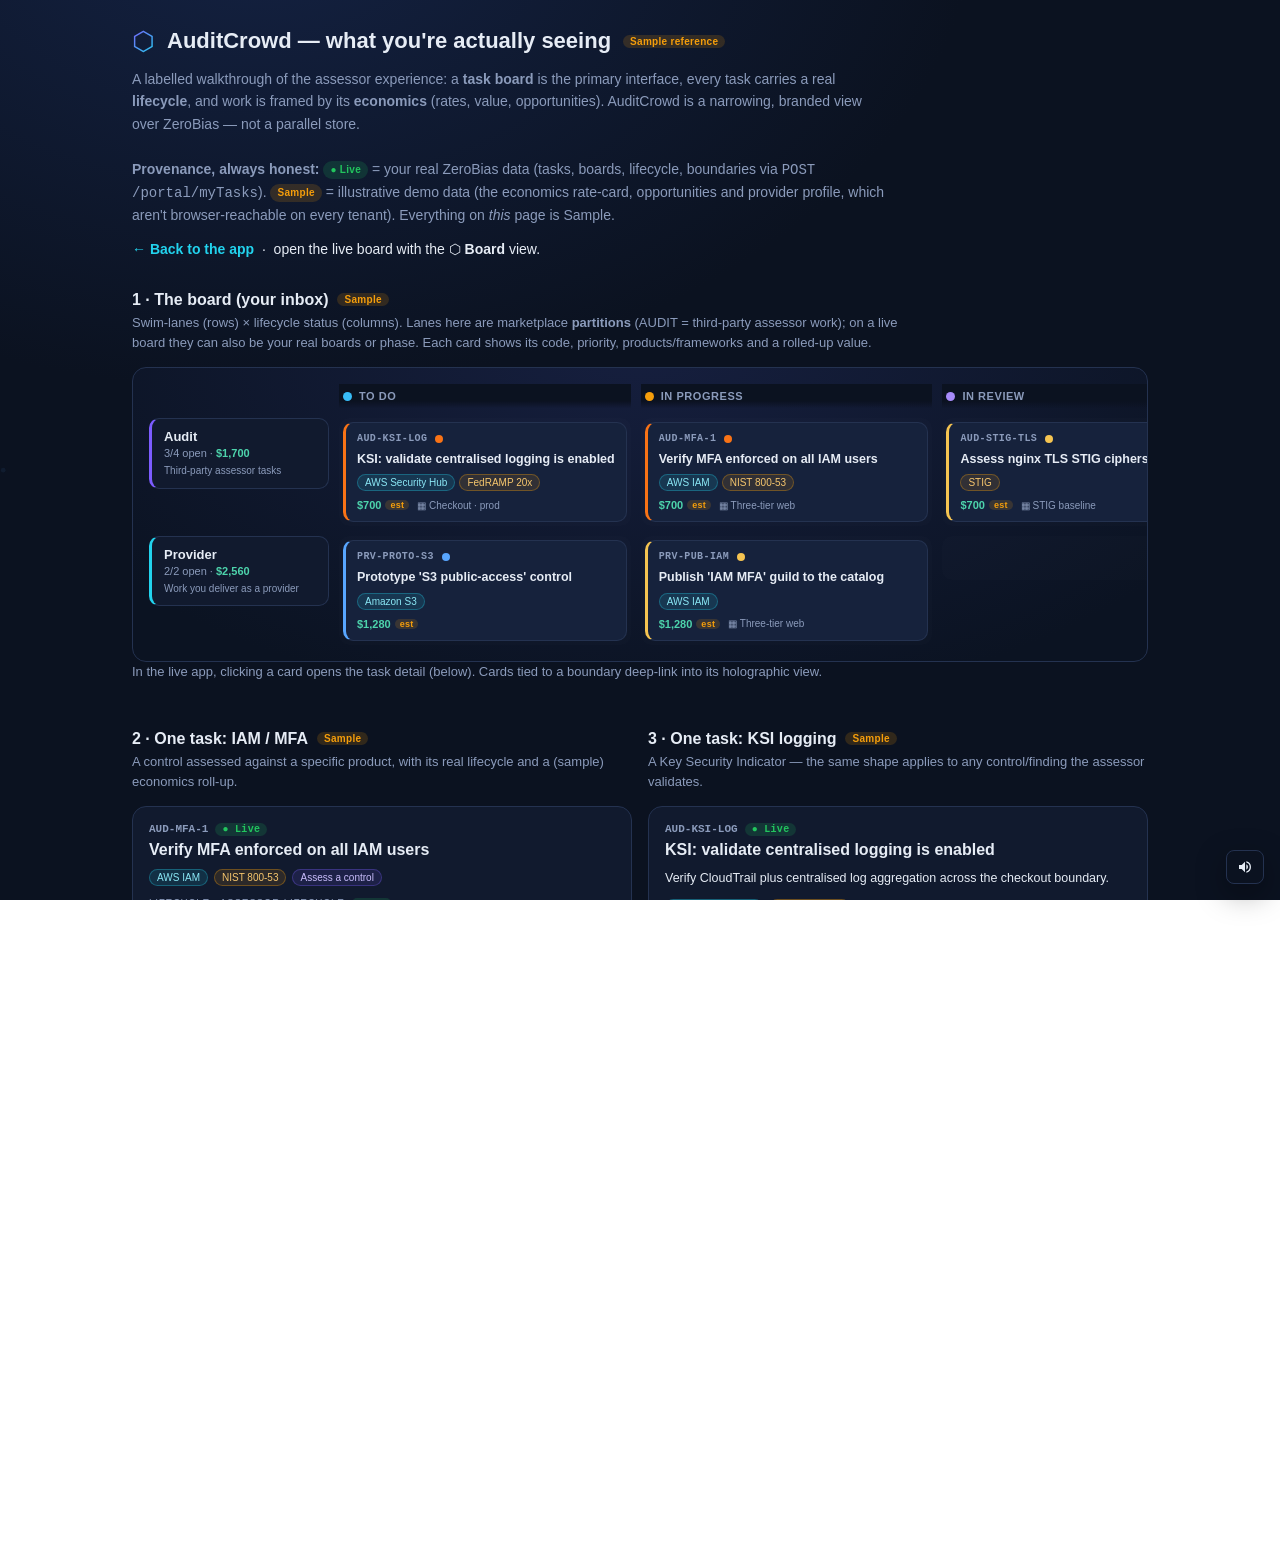
==== commit da9cbed8: "Add site-wide FX layer: sound effects, particles, ripples and richer animations - fx.js: self-contai" ====
--- a/reference.html
+++ b/reference.html
@@ -5,6 +5,7 @@
   <meta name="viewport" content="width=device-width, initial-scale=1.0" />
   <title>AuditCrowd — what you're seeing (reference)</title>
   <link rel="stylesheet" href="styles.css" />
+  <script src="fx.js" defer></script>
   <style>
     /* Page-only layout on top of the shared app stylesheet. Everything below is a
        STATIC, labelled reference — clearly Sample, never live data. */
--- a/styles.css
+++ b/styles.css
@@ -3629,3 +3629,488 @@
 body.theme-day .stage-board { background: radial-gradient(1200px 700px at 50% -5%, #eef3fb 0%, #dde6f3 72%); }
 body.theme-day .zb-board-head { background: linear-gradient(180deg, rgba(255,255,255,0.92), rgba(255,255,255,0.6)); }
 body.theme-day .zb-bg-colhead { background: linear-gradient(180deg, #eef3fb 70%, rgba(238,243,251,0)); }
+
+/* ============================================================
+   Onboarding tutorial (tutorial.js / window.AwsTutorial)
+   Dims the page, spotlights a target, narrates with a presenter.
+   ============================================================ */
+.tut-root {
+  position: fixed;
+  inset: 0;
+  z-index: 9000;
+  pointer-events: none;          /* children opt back in */
+}
+.tut-root[hidden] { display: none; }
+
+/* Four dimming panels around the spotlight hole. They also swallow clicks,
+   so the rest of the UI is locked until the highlighted action is taken. */
+.tut-mask {
+  position: fixed;
+  background: rgba(5, 9, 18, 0.74);
+  backdrop-filter: blur(1.5px);
+  pointer-events: auto;
+  opacity: 0;
+}
+.tut-root.show .tut-mask {
+  opacity: 1;
+  transition: top 0.35s cubic-bezier(0.2, 0.8, 0.2, 1),
+              left 0.35s cubic-bezier(0.2, 0.8, 0.2, 1),
+              width 0.35s cubic-bezier(0.2, 0.8, 0.2, 1),
+              height 0.35s cubic-bezier(0.2, 0.8, 0.2, 1),
+              opacity 0.25s ease;
+}
+
+/* Glowing ring framing the target. */
+.tut-ring {
+  position: fixed;
+  border-radius: 12px;
+  pointer-events: none;
+  display: none;
+  box-shadow: 0 0 0 2px var(--accent-2),
+              0 0 0 5px rgba(88, 166, 255, 0.35),
+              0 0 22px 6px rgba(88, 166, 255, 0.55);
+  animation: tut-ring-pulse 1.8s ease-in-out infinite;
+  transition: top 0.35s cubic-bezier(0.2, 0.8, 0.2, 1),
+              left 0.35s cubic-bezier(0.2, 0.8, 0.2, 1),
+              width 0.35s cubic-bezier(0.2, 0.8, 0.2, 1),
+              height 0.35s cubic-bezier(0.2, 0.8, 0.2, 1);
+}
+@keyframes tut-ring-pulse {
+  0%, 100% { box-shadow: 0 0 0 2px var(--accent-2), 0 0 0 5px rgba(88,166,255,0.30), 0 0 18px 4px rgba(88,166,255,0.45); }
+  50%      { box-shadow: 0 0 0 3px var(--accent-2), 0 0 0 7px rgba(88,166,255,0.45), 0 0 30px 10px rgba(88,166,255,0.80); }
+}
+
+/* Presenter + speech bubble, docked bottom-right. */
+.tut-stage {
+  position: fixed;
+  right: 22px;
+  bottom: 0;
+  display: flex;
+  align-items: flex-start;
+  gap: 0;
+  pointer-events: none;
+  max-width: min(940px, calc(100vw - 24px));
+}
+
+.tut-presenter {
+  position: relative;
+  flex: 0 0 auto;
+  width: clamp(260px, 30vw, 430px);
+  pointer-events: none;
+  filter: drop-shadow(0 12px 26px rgba(0, 0, 0, 0.55));
+  transform-origin: 50% 100%;
+  animation: tut-presenter-in 0.5s cubic-bezier(0.2, 0.9, 0.2, 1.1) both;
+}
+.tut-presenter-img { display: block; width: 100%; height: auto; }
+.tut-presenter.no-img { display: none; }
+.tut-presenter.talking { animation: tut-bob 1.1s ease-in-out infinite; }
+@keyframes tut-bob {
+  0%, 100% { transform: translateY(0) rotate(0deg); }
+  50%      { transform: translateY(-5px) rotate(-1deg); }
+}
+@keyframes tut-presenter-in {
+  from { transform: translateY(40px); opacity: 0; }
+  to   { transform: translateY(0); opacity: 1; }
+}
+
+.tut-bubble {
+  position: relative;
+  pointer-events: auto;
+  width: clamp(260px, 36vw, 440px);
+  margin-top: 16px;
+  margin-right: -104px;
+  padding: 18px 20px 14px;
+  border-radius: 20px;
+  background: linear-gradient(180deg, #ffdba2 0%, #f6b86a 100%);
+  color: #4a2c00;
+  box-shadow: 0 20px 55px rgba(0, 0, 0, 0.5), inset 0 1px 0 rgba(255, 255, 255, 0.5);
+  border: 1px solid rgba(120, 70, 0, 0.18);
+}
+.tut-bubble.pop { animation: tut-pop 0.36s cubic-bezier(0.2, 0.9, 0.2, 1.2) both; }
+@keyframes tut-pop {
+  from { transform: scale(0.9) translateY(8px); opacity: 0; }
+  to   { transform: scale(1) translateY(0); opacity: 1; }
+}
+.tut-bubble.nudge { animation: tut-nudge 0.4s ease; }
+@keyframes tut-nudge {
+  0%, 100% { transform: translateX(0); }
+  20%, 60% { transform: translateX(-7px); }
+  40%, 80% { transform: translateX(7px); }
+}
+/* tail pointing toward the presenter (right) */
+.tut-tail {
+  position: absolute;
+  right: -18px;
+  top: 72px;
+  width: 0; height: 0;
+  border-top: 9px solid transparent;
+  border-bottom: 15px solid transparent;
+  border-left: 26px solid #f6b86a;
+  transform: rotate(10deg);
+  transform-origin: left center;
+  filter: drop-shadow(2px 1px 0 rgba(120, 70, 0, 0.12));
+}
+
+.tut-text {
+  margin: 2px 0 0;
+  white-space: pre-line;
+  font-size: 14.5px;
+  line-height: 1.55;
+  font-weight: 700;
+  letter-spacing: 0.03em;
+  text-transform: uppercase;
+}
+.tut-cta {
+  margin-top: 11px;
+  font-size: 11px;
+  font-weight: 800;
+  letter-spacing: 0.05em;
+  text-transform: uppercase;
+  color: #7a4a00;
+  display: inline-flex;
+  align-items: center;
+  gap: 6px;
+}
+.tut-cta[hidden] { display: none; }
+.tut-cta::before { content: "👉"; }
+
+.tut-close {
+  position: absolute;
+  top: 8px; right: 10px;
+  width: 24px; height: 24px;
+  border: 0;
+  border-radius: 50%;
+  background: rgba(74, 44, 0, 0.10);
+  color: #6b3f00;
+  font-size: 13px;
+  line-height: 1;
+  cursor: pointer;
+  transition: background 0.15s ease;
+}
+.tut-close:hover { background: rgba(74, 44, 0, 0.22); }
+
+.tut-foot {
+  display: flex;
+  align-items: center;
+  gap: 10px;
+  margin-top: 14px;
+}
+.tut-replay {
+  display: inline-flex;
+  align-items: center;
+  gap: 6px;
+  border: 0;
+  border-radius: 999px;
+  padding: 7px 13px;
+  background: rgba(74, 44, 0, 0.12);
+  color: #5a3700;
+  font-weight: 700;
+  font-size: 12px;
+  cursor: pointer;
+  transition: background 0.15s ease;
+}
+.tut-replay:hover { background: rgba(74, 44, 0, 0.22); }
+.tut-replay svg { width: 15px; height: 15px; fill: currentColor; }
+.tut-replay.speaking { animation: tut-speak-pulse 1.3s ease-out infinite; }
+@keyframes tut-speak-pulse {
+  0%   { box-shadow: 0 0 0 0 rgba(90, 55, 0, 0.45); }
+  100% { box-shadow: 0 0 0 9px rgba(90, 55, 0, 0); }
+}
+.tut-dots { display: flex; gap: 6px; }
+.tut-dot { width: 7px; height: 7px; border-radius: 50%; background: rgba(74, 44, 0, 0.3); }
+.tut-dot.is-active { background: #6b3f00; }
+.tut-next {
+  margin-left: auto;
+  border: 0;
+  border-radius: 999px;
+  padding: 8px 18px;
+  background: #1a1300;
+  color: #ffd79e;
+  font-weight: 800;
+  font-size: 13px;
+  cursor: pointer;
+  transition: transform 0.05s ease, filter 0.15s ease;
+}
+.tut-next:hover { filter: brightness(1.18); }
+.tut-next:active { transform: scale(0.96); }
+
+/* Narrow screens: drop the presenter, center the bubble. */
+@media (max-width: 720px) {
+  .tut-stage { right: 12px; left: 12px; bottom: 12px; justify-content: center; max-width: none; }
+  .tut-presenter { display: none; }
+  .tut-bubble { width: 100%; margin: 0; }
+  .tut-tail { display: none; }
+}
+
+@media (prefers-reduced-motion: reduce) {
+  .tut-ring, .tut-presenter, .tut-presenter.talking, .tut-bubble.pop, .tut-replay.speaking { animation: none; }
+}
+
+/* ============================================================================
+   FX layer — site-wide animations, ripples, particles & interactive polish.
+   Companion to fx.js. Everything here is decorative and additive; all motion
+   is disabled under prefers-reduced-motion at the bottom of this section.
+   ========================================================================== */
+
+/* ---- Particle canvas overlay (drawn by fx.js) ---- */
+.fx-canvas {
+  position: fixed;
+  inset: 0;
+  width: 100%;
+  height: 100%;
+  pointer-events: none;
+  z-index: 12000;
+}
+
+/* ---- Page entrance: topbar drops in, layout fades up, panels stagger ---- */
+@keyframes fx-bar-in {
+  from { opacity: 0; transform: translateY(-14px); }
+  to   { opacity: 1; transform: translateY(0); }
+}
+@keyframes fx-page-in {
+  from { opacity: 0; transform: translateY(10px); }
+  to   { opacity: 1; transform: translateY(0); }
+}
+@keyframes fx-panel-in {
+  from { opacity: 0; transform: translateY(14px) scale(0.985); }
+  to   { opacity: 1; transform: translateY(0) scale(1); }
+}
+body.fx-page-enter .topbar { animation: fx-bar-in 0.5s cubic-bezier(0.2, 0.9, 0.3, 1) both; }
+body.fx-page-enter .layout,
+body.fx-page-enter .wizard-layout,
+body.fx-page-enter .ref-wrap { animation: fx-page-in 0.55s cubic-bezier(0.2, 0.9, 0.3, 1) 0.08s both; }
+body.fx-page-enter .sidebar > .panel { animation: fx-panel-in 0.55s cubic-bezier(0.2, 0.9, 0.3, 1) backwards; }
+body.fx-page-enter .sidebar > .panel:nth-child(1) { animation-delay: 0.12s; }
+body.fx-page-enter .sidebar > .panel:nth-child(2) { animation-delay: 0.19s; }
+body.fx-page-enter .sidebar > .panel:nth-child(3) { animation-delay: 0.26s; }
+body.fx-page-enter .sidebar > .panel:nth-child(4) { animation-delay: 0.33s; }
+body.fx-page-enter .sidebar > .panel:nth-child(5) { animation-delay: 0.40s; }
+body.fx-page-enter .sidebar > .panel:nth-child(6) { animation-delay: 0.47s; }
+body.fx-page-enter .sidebar > .panel:nth-child(n + 7) { animation-delay: 0.54s; }
+
+/* ---- View-mode switch: the incoming stage scales/fades in (fx.js adds it) */
+@keyframes fx-view-in {
+  from { opacity: 0; transform: scale(0.985) translateY(8px); }
+  to   { opacity: 1; transform: scale(1) translateY(0); }
+}
+.fx-view-enter { animation: fx-view-in 0.5s cubic-bezier(0.2, 0.9, 0.3, 1); }
+
+/* ---- Buttons: lift on hover, sheen sweep on primary, springy press ---- */
+.btn,
+.seg-btn,
+.tour-btn,
+.asm-pill,
+.wizard-step,
+.zb-menu-item,
+.attack-card,
+.inv-tile,
+.catalog-card,
+.holo-crumb {
+  position: relative;
+  overflow: hidden;
+}
+.btn {
+  transition:
+    transform 0.16s cubic-bezier(0.2, 0.9, 0.3, 1),
+    border-color 0.15s ease,
+    background 0.15s ease,
+    box-shadow 0.2s ease;
+}
+.btn:hover {
+  transform: translateY(-1px);
+  box-shadow: 0 5px 16px rgba(0, 0, 0, 0.28);
+}
+.btn:active { transform: translateY(1px) scale(0.98); box-shadow: none; }
+body.theme-day .btn:hover { box-shadow: 0 5px 16px rgba(20, 50, 100, 0.22); }
+
+.btn.primary::after {
+  content: "";
+  position: absolute;
+  top: 0; bottom: 0;
+  left: -80%;
+  width: 55%;
+  background: linear-gradient(105deg, transparent, rgba(255, 255, 255, 0.35), transparent);
+  transform: skewX(-18deg);
+  pointer-events: none;
+}
+.btn.primary:hover::after { animation: fx-sheen 0.7s ease; }
+@keyframes fx-sheen {
+  from { left: -80%; }
+  to   { left: 130%; }
+}
+
+@keyframes fx-seg-pop {
+  0%   { transform: scale(1); }
+  45%  { transform: scale(1.07); }
+  100% { transform: scale(1); }
+}
+.seg-btn.is-active { animation: fx-seg-pop 0.28s ease; }
+
+/* ---- Ripple (span injected by fx.js on pointerdown) ---- */
+.fx-ripple {
+  position: absolute;
+  border-radius: 50%;
+  pointer-events: none;
+  background: radial-gradient(circle, rgba(255, 255, 255, 0.35) 0%, rgba(255, 255, 255, 0) 70%);
+  transform: scale(0);
+  animation: fx-ripple 0.55s ease-out forwards;
+  z-index: 1;
+}
+body.theme-day .fx-ripple {
+  background: radial-gradient(circle, rgba(13, 37, 64, 0.22) 0%, rgba(13, 37, 64, 0) 70%);
+}
+@keyframes fx-ripple {
+  to { transform: scale(1); opacity: 0; }
+}
+
+/* ---- Brand mark: living gradient + slow glow pulse ---- */
+.brand-mark {
+  background: linear-gradient(135deg, var(--accent), #ff5f6d, #c084fc, var(--accent));
+  background-size: 300% 300%;
+  animation: fx-gradient-drift 7s ease infinite, fx-glow-pulse 3.2s ease-in-out infinite;
+}
+@keyframes fx-gradient-drift {
+  0%   { background-position: 0% 50%; }
+  50%  { background-position: 100% 50%; }
+  100% { background-position: 0% 50%; }
+}
+@keyframes fx-glow-pulse {
+  0%, 100% { box-shadow: 0 0 0 4px rgba(255, 153, 0, 0.12); }
+  50%      { box-shadow: 0 0 0 6px rgba(255, 153, 0, 0.22), 0 0 18px rgba(255, 153, 0, 0.35); }
+}
+
+/* ---- Legend dots breathe, one after another ---- */
+@keyframes fx-dot-pulse {
+  0%, 100% { transform: scale(1); filter: brightness(1); }
+  50%      { transform: scale(1.35); filter: brightness(1.35); }
+}
+.legend .dot { animation: fx-dot-pulse 2.6s ease-in-out infinite; }
+.legend > div:nth-child(2) .dot { animation-delay: 0.3s; }
+.legend > div:nth-child(3) .dot { animation-delay: 0.6s; }
+.legend > div:nth-child(4) .dot { animation-delay: 0.9s; }
+
+/* ---- Sidebar panels: hover lift + tilt handled by fx.js ---- */
+.sidebar > .panel,
+.catalog-card {
+  transition: transform 0.25s cubic-bezier(0.2, 0.9, 0.3, 1), box-shadow 0.25s ease, border-color 0.25s ease;
+}
+.sidebar > .panel:hover {
+  box-shadow: 0 8px 24px rgba(0, 0, 0, 0.3);
+}
+body.theme-day .sidebar > .panel:hover {
+  box-shadow: 0 8px 24px rgba(20, 50, 100, 0.2);
+}
+.fx-tilt { will-change: transform; }
+
+/* ---- Cursor spotlight over the stage (div injected by fx.js) ---- */
+.fx-spotlight {
+  position: absolute;
+  inset: 0;
+  pointer-events: none;
+  opacity: 0;
+  transition: opacity 0.45s ease;
+  background: radial-gradient(
+    340px circle at var(--fx-mx, 50%) var(--fx-my, 50%),
+    rgba(88, 166, 255, 0.075),
+    transparent 62%
+  );
+  z-index: 1;
+}
+.fx-spotlight.is-on { opacity: 1; }
+body.theme-day .fx-spotlight {
+  background: radial-gradient(
+    340px circle at var(--fx-mx, 50%) var(--fx-my, 50%),
+    rgba(255, 255, 255, 0.28),
+    transparent 62%
+  );
+}
+
+/* ---- Attack drama: quick stage shake when the assault begins ---- */
+@keyframes fx-shake {
+  0%, 100% { transform: translate(0, 0); }
+  15% { transform: translate(-5px, 2px); }
+  30% { transform: translate(4px, -3px); }
+  45% { transform: translate(-3px, -2px); }
+  60% { transform: translate(3px, 2px); }
+  75% { transform: translate(-2px, 1px); }
+  90% { transform: translate(1px, -1px); }
+}
+.stage.fx-shake { animation: fx-shake 0.5s ease; }
+
+/* ---- Toasts / hints pop and float ---- */
+@keyframes fx-toast-in {
+  from { opacity: 0; transform: translateX(-50%) translateY(12px) scale(0.94); }
+  to   { opacity: 1; transform: translateX(-50%) translateY(0) scale(1); }
+}
+.holo-toast:not([hidden]) { animation: fx-toast-in 0.35s cubic-bezier(0.34, 1.56, 0.64, 1); }
+
+/* .hint is centered with translateX(-50%), so the float keeps it in place */
+@keyframes fx-hint-float {
+  0%, 100% { transform: translateX(-50%) translateY(0); }
+  50%      { transform: translateX(-50%) translateY(-4px); }
+}
+.hint { animation: fx-hint-float 5s ease-in-out infinite; }
+
+/* ---- Modals ease in rather than snap ---- */
+@keyframes fx-modal-card-in {
+  from { opacity: 0; transform: translateY(16px) scale(0.96); }
+  to   { opacity: 1; transform: translateY(0) scale(1); }
+}
+.attack-modal:not([hidden]) .attack-modal-card,
+.wizard-modal:not([hidden]) .wizard-modal-card {
+  animation: fx-modal-card-in 0.32s cubic-bezier(0.2, 0.9, 0.3, 1);
+}
+@keyframes fx-menu-in {
+  from { opacity: 0; transform: translateY(-6px) scale(0.97); }
+  to   { opacity: 1; transform: translateY(0) scale(1); }
+}
+.zb-menu:not([hidden]) { animation: fx-menu-in 0.22s cubic-bezier(0.2, 0.9, 0.3, 1); }
+
+/* ---- Wizard panes slide in when activated ---- */
+.wizard-pane.is-active { animation: fx-page-in 0.4s cubic-bezier(0.2, 0.9, 0.3, 1); }
+
+/* ---- Keyboard focus: visible glow ring everywhere ---- */
+.btn:focus-visible,
+.seg-btn:focus-visible,
+.tour-btn:focus-visible,
+.asm-pill:focus-visible,
+.wizard-step:focus-visible {
+  outline: 2px solid var(--accent-2);
+  outline-offset: 2px;
+}
+
+/* ---- Sound toggle button states ---- */
+.fx-sound-btn.is-muted { opacity: 0.55; }
+.fx-sound-float {
+  position: fixed;
+  right: 16px;
+  bottom: 16px;
+  z-index: 60;
+  box-shadow: var(--shadow);
+}
+
+/* ---- Reduced motion: kill every FX animation, keep final states ---- */
+@media (prefers-reduced-motion: reduce) {
+  body.fx-page-enter .topbar,
+  body.fx-page-enter .layout,
+  body.fx-page-enter .wizard-layout,
+  body.fx-page-enter .ref-wrap,
+  body.fx-page-enter .sidebar > .panel,
+  .fx-view-enter,
+  .btn.primary:hover::after,
+  .seg-btn.is-active,
+  .brand-mark,
+  .legend .dot,
+  .stage.fx-shake,
+  .holo-toast:not([hidden]),
+  .hint,
+  .attack-modal:not([hidden]) .attack-modal-card,
+  .wizard-modal:not([hidden]) .wizard-modal-card,
+  .zb-menu:not([hidden]),
+  .wizard-pane.is-active,
+  .fx-ripple {
+    animation: none !important;
+  }
+  .btn:hover { transform: none; }
+  .fx-spotlight { display: none; }
+}
